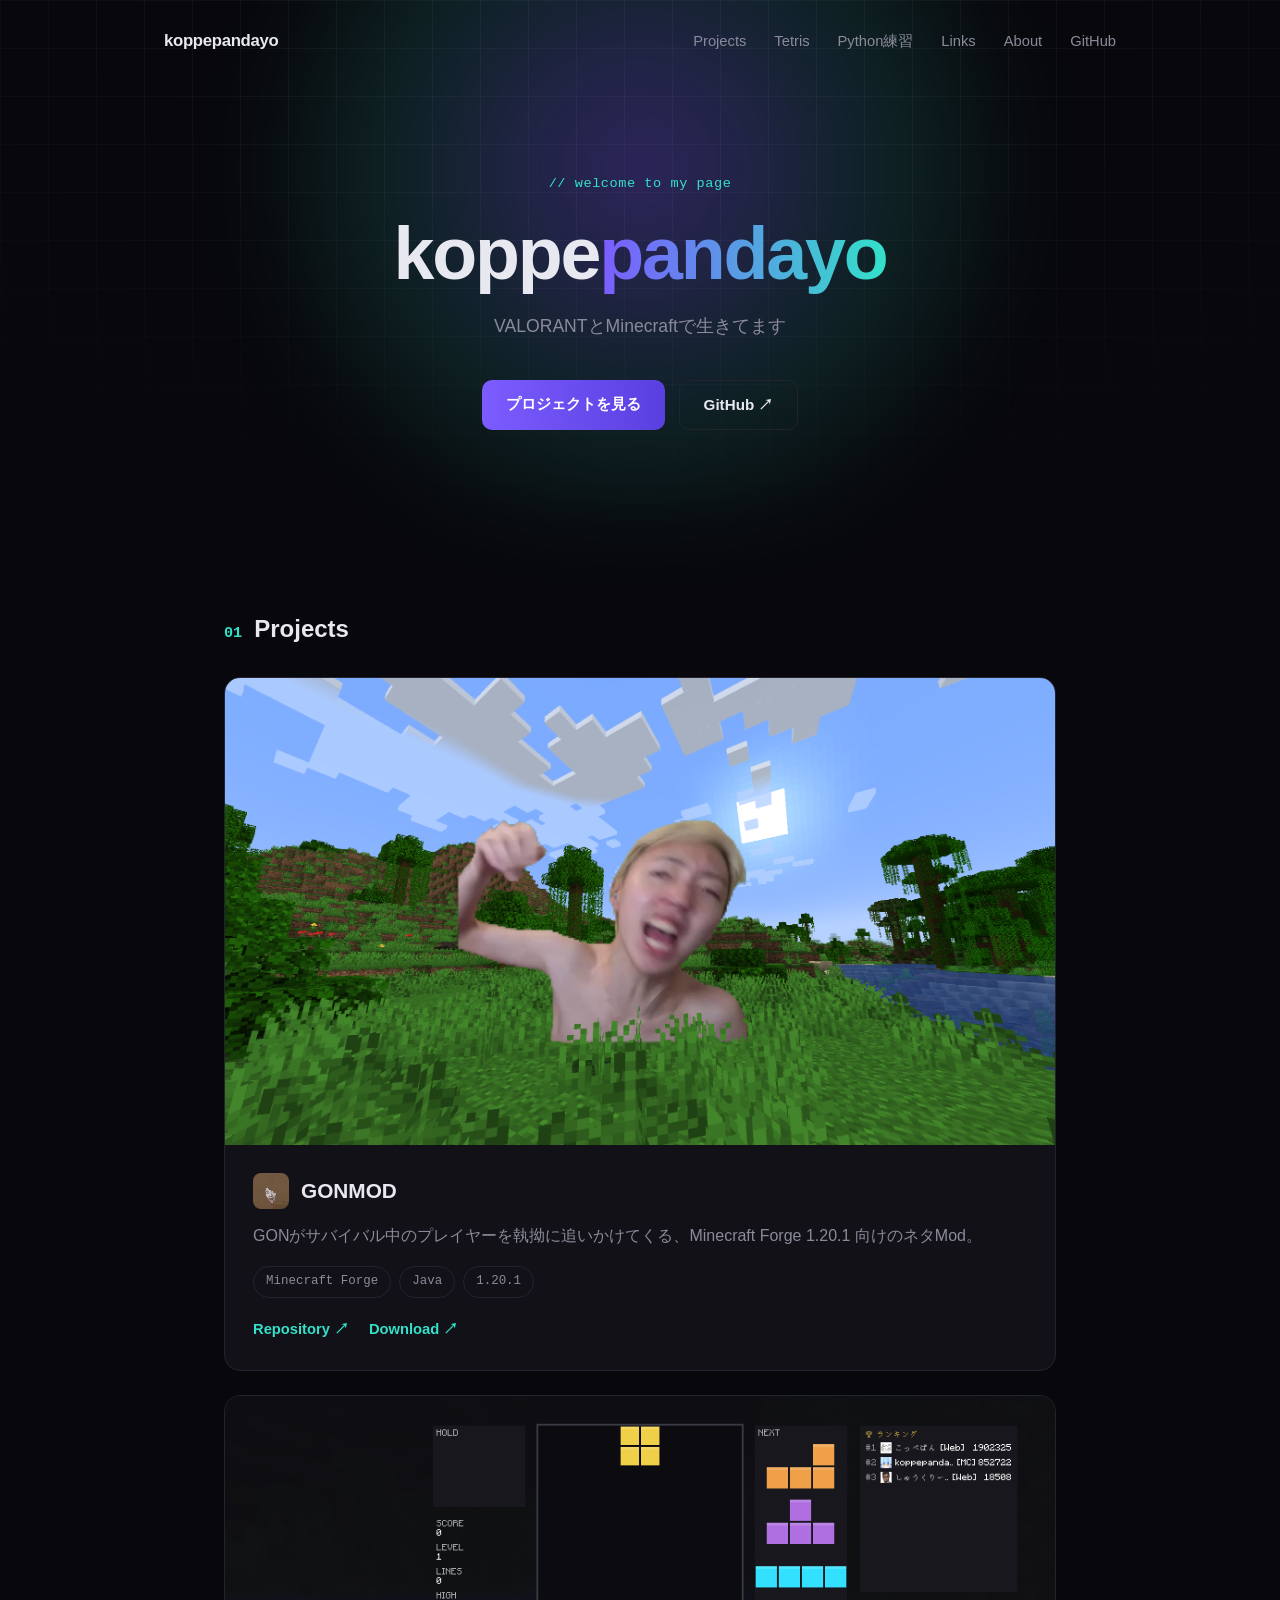
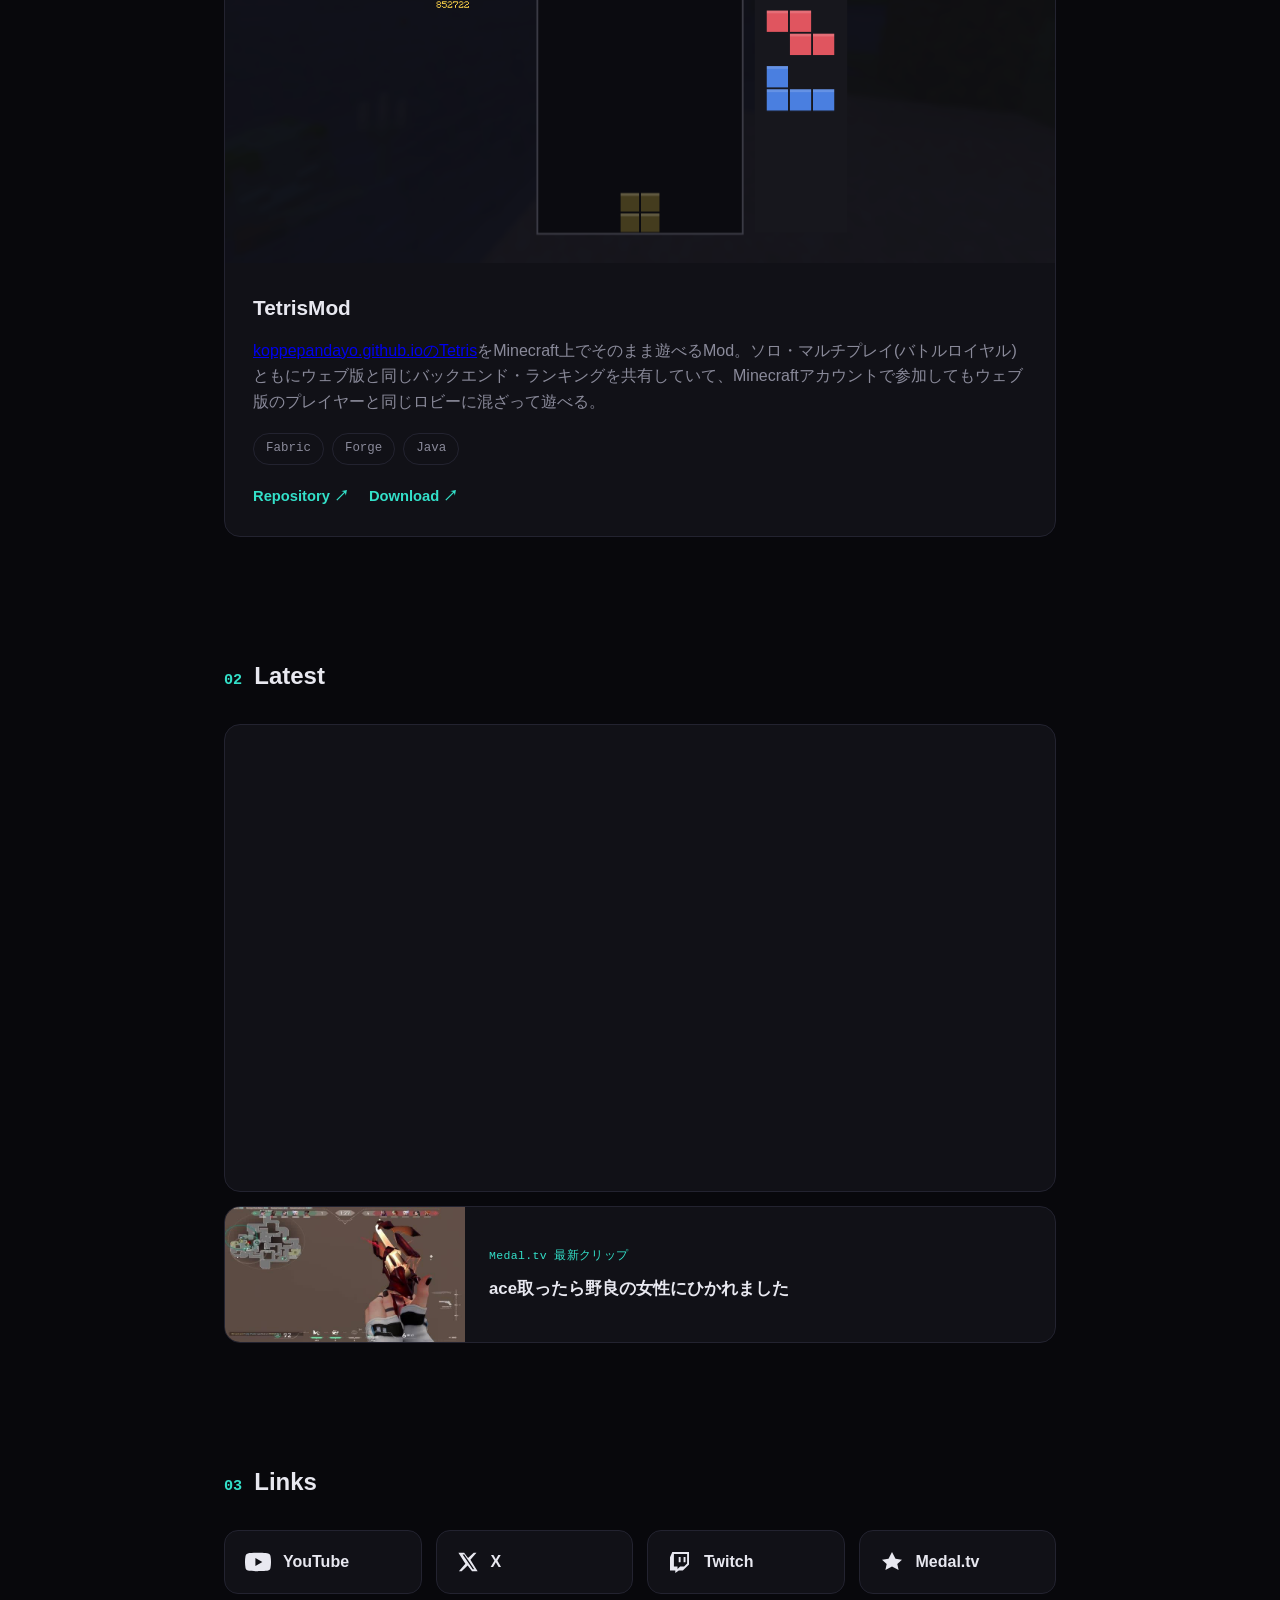
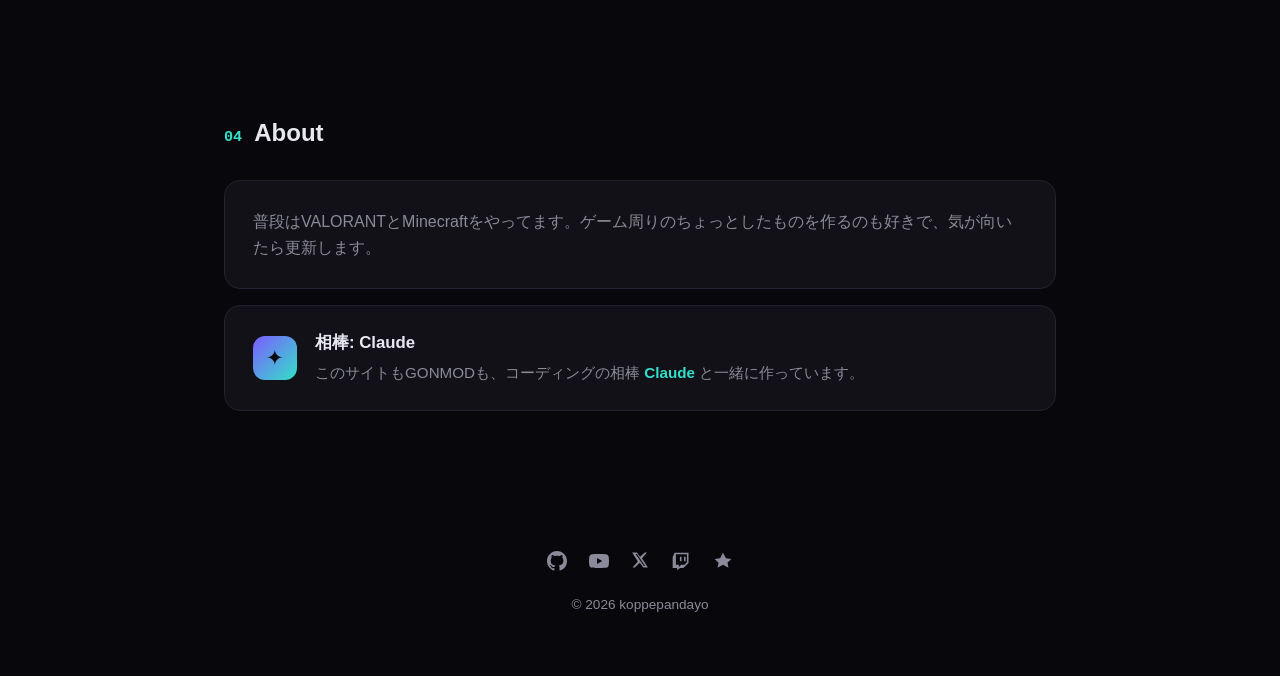
==== index.html @ 77da3848 "Add TetrisMod project card to the homepage Screenshot pulled from the TetrisMod repo's docs/screensh" ====
<!DOCTYPE html>
<html lang="ja">
<head>
<meta charset="UTF-8">
<meta name="viewport" content="width=device-width, initial-scale=1.0">
<title>koppepandayo</title>
<meta name="description" content="koppepandayo — Minecraft ネタMod開発者">
<link rel="icon" href="assets/koppecat.jpg">
<link rel="stylesheet" href="style.css">
</head>
<body>

<div class="bg-grid"></div>
<div class="bg-glow"></div>

<header class="hero">
  <nav class="nav">
    <span class="nav-logo">koppepandayo</span>
    <div class="nav-links">
      <a href="#projects">Projects</a>
      <a href="tetris.html">Tetris</a>
      <a href="python-practice.html">Python練習</a>
      <a href="#links">Links</a>
      <a href="#about">About</a>
      <a href="https://github.com/koppepandayo" target="_blank" rel="noopener">GitHub</a>
    </div>
  </nav>

  <div class="hero-content">
    <p class="hero-eyebrow">// welcome to my page</p>
    <h1 class="hero-title">koppe<span class="accent">pandayo</span></h1>
    <p class="hero-subtitle">VALORANTとMinecraftで生きてます</p>
    <div class="hero-cta">
      <a class="btn btn-primary" href="#projects">プロジェクトを見る</a>
      <a class="btn btn-ghost" href="https://github.com/koppepandayo" target="_blank" rel="noopener">GitHub ↗</a>
    </div>
  </div>
</header>

<main>
  <section id="projects" class="section">
    <h2 class="section-title"><span class="section-num">01</span> Projects</h2>

    <div class="card project-card">
      <div class="project-image">
        <img src="assets/gonmod-screenshot.png" alt="GONMOD gameplay screenshot" loading="lazy">
      </div>
      <div class="project-info">
        <div class="project-header">
          <img class="project-icon" src="assets/gonmod-icon.png" alt="GONMOD icon">
          <h3>GONMOD</h3>
        </div>
        <p class="project-desc">
          GONがサバイバル中のプレイヤーを執拗に追いかけてくる、Minecraft Forge 1.20.1 向けのネタMod。
        </p>
        <div class="project-tags">
          <span class="tag">Minecraft Forge</span>
          <span class="tag">Java</span>
          <span class="tag">1.20.1</span>
        </div>
        <div class="project-links">
          <a href="https://github.com/koppepandayo/GONMOD" target="_blank" rel="noopener">Repository ↗</a>
          <a href="https://github.com/koppepandayo/GONMOD/releases/latest" target="_blank" rel="noopener">Download ↗</a>
        </div>
      </div>
    </div>

    <div class="card project-card">
      <div class="project-image">
        <img src="assets/tetrismod-screenshot.png" alt="TetrisMod gameplay screenshot" loading="lazy">
      </div>
      <div class="project-info">
        <div class="project-header">
          <h3>TetrisMod</h3>
        </div>
        <p class="project-desc">
          <a href="tetris.html">koppepandayo.github.ioのTetris</a>をMinecraft上でそのまま遊べるMod。ソロ・マルチプレイ(バトルロイヤル)ともにウェブ版と同じバックエンド・ランキングを共有していて、Minecraftアカウントで参加してもウェブ版のプレイヤーと同じロビーに混ざって遊べる。
        </p>
        <div class="project-tags">
          <span class="tag">Fabric</span>
          <span class="tag">Forge</span>
          <span class="tag">Java</span>
        </div>
        <div class="project-links">
          <a href="https://github.com/koppepandayo/TetrisMod" target="_blank" rel="noopener">Repository ↗</a>
          <a href="https://github.com/koppepandayo/TetrisMod/releases/latest" target="_blank" rel="noopener">Download ↗</a>
        </div>
      </div>
    </div>
  </section>

  <section id="latest" class="section">
    <h2 class="section-title"><span class="section-num">02</span> Latest</h2>

    <div class="latest-video card">
      <div class="latest-video-frame">
        <iframe
          src="https://www.youtube.com/embed/videoseries?list=UUlOQXFSjRMjLv9eOfkjfYXg"
          title="Latest YouTube upload"
          loading="lazy"
          allow="accelerometer; autoplay; clipboard-write; encrypted-media; gyroscope; picture-in-picture"
          allowfullscreen>
        </iframe>
      </div>
    </div>

    <a class="card medal-card" href="https://medal.tv/games/valorant/clips/n8EiGjyioGbcn6lGg" target="_blank" rel="noopener">
      <img src="assets/medal-latest.jpg" alt="Latest Medal.tv clip thumbnail" loading="lazy">
      <div class="medal-card-info">
        <span class="medal-badge">Medal.tv 最新クリップ</span>
        <p>ace取ったら野良の女性にひかれました</p>
      </div>
    </a>

    <div class="card rank-card" id="rank-card">
      <div class="rank-badge" id="rank-badge">
        <img id="rank-badge-img" alt="" hidden>
        <span id="rank-badge-fallback">?</span>
      </div>
      <div class="rank-info">
        <span class="rank-label">VALORANT 現在のランク</span>
        <p class="rank-tier" id="rank-tier">読み込み中...</p>
        <div class="rank-meta">
          <span id="rank-rr"></span>
          <span id="rank-change"></span>
        </div>
        <p class="rank-peak" id="rank-peak"></p>
      </div>
    </div>
  </section>

  <section id="links" class="section">
    <h2 class="section-title"><span class="section-num">03</span> Links</h2>
    <div class="links-grid">
      <a class="link-card link-youtube" href="https://www.youtube.com/@koppepandayooo" target="_blank" rel="noopener">
        <svg viewBox="0 0 24 24" width="26" height="26" fill="currentColor"><path d="M23.5 6.2a3.02 3.02 0 0 0-2.12-2.14C19.5 3.5 12 3.5 12 3.5s-7.5 0-9.38.56A3.02 3.02 0 0 0 .5 6.2 31.6 31.6 0 0 0 0 12a31.6 31.6 0 0 0 .5 5.8 3.02 3.02 0 0 0 2.12 2.14C4.5 20.5 12 20.5 12 20.5s7.5 0 9.38-.56a3.02 3.02 0 0 0 2.12-2.14A31.6 31.6 0 0 0 24 12a31.6 31.6 0 0 0-.5-5.8ZM9.6 15.6V8.4l6.4 3.6-6.4 3.6Z"/></svg>
        <span>YouTube</span>
      </a>
      <a class="link-card link-x" href="https://x.com/koppepandayooo" target="_blank" rel="noopener">
        <svg viewBox="0 0 24 24" width="22" height="22" fill="currentColor"><path d="M18.24 2h3.03l-6.62 7.56L22.5 22h-6.1l-4.78-6.25L5.1 22H2.06l7.08-8.09L1.5 2h6.26l4.32 5.71L18.24 2Zm-1.06 18.03h1.68L7.9 3.87H6.1l11.08 16.16Z"/></svg>
        <span>X</span>
      </a>
      <a class="link-card link-twitch" href="https://www.twitch.tv/koppepandayooo" target="_blank" rel="noopener">
        <svg viewBox="0 0 24 24" width="24" height="24" fill="currentColor"><path d="M4.3 2 2 7.3v13.2h5.3V23l3.5-2.5h4L21 14.5V2H4.3Zm14.8 11.5-3 3h-4l-2.6 2.6v-2.6H5.9V4h13.2v9.5Z"/><path d="M15.6 6.9h1.9v5.3h-1.9zm-4.9 0h1.9v5.3h-1.9z"/></svg>
        <span>Twitch</span>
      </a>
      <a class="link-card link-medal" href="https://medal.tv/u/koppepandayo?invite=ur-MSxxOUYsNDA4NjM0MDA1" target="_blank" rel="noopener">
        <svg viewBox="0 0 24 24" width="24" height="24" fill="currentColor"><path d="M12 2 8.5 8.7 2 9.7l4.7 4.4L5.4 20 12 16.6 18.6 20l-1.3-5.9L22 9.7l-6.5-1Z"/></svg>
        <span>Medal.tv</span>
      </a>
    </div>
  </section>

  <section id="about" class="section">
    <h2 class="section-title"><span class="section-num">04</span> About</h2>
    <div class="card about-card">
      <p>普段はVALORANTとMinecraftをやってます。ゲーム周りのちょっとしたものを作るのも好きで、気が向いたら更新します。</p>
    </div>
    <a class="card buddy-card" href="https://claude.ai" target="_blank" rel="noopener">
      <div class="buddy-icon">✦</div>
      <div>
        <h3>相棒: Claude</h3>
        <p>このサイトもGONMODも、コーディングの相棒 <span>Claude</span> と一緒に作っています。</p>
      </div>
    </a>
  </section>
</main>

<footer class="footer">
  <div class="footer-links">
    <a href="https://github.com/koppepandayo" target="_blank" rel="noopener" aria-label="GitHub">
      <svg viewBox="0 0 16 16" width="20" height="20" fill="currentColor">
        <path d="M8 0C3.58 0 0 3.58 0 8c0 3.54 2.29 6.53 5.47 7.59.4.07.55-.17.55-.38
        0-.19-.01-.82-.01-1.49-2.01.37-2.53-.49-2.69-.94-.09-.23-.48-.94-.82-1.13
        -.28-.15-.68-.52-.01-.53.63-.01 1.08.58 1.23.82.72 1.21 1.87.87 2.33.66.07-.52.28-.87.51-1.07
        -1.78-.2-3.64-.89-3.64-3.95 0-.87.31-1.59.82-2.15-.08-.2-.36-1.02.08-2.12
        0 0 .67-.21 2.2.82.64-.18 1.32-.27 2-.27.68 0 1.36.09 2 .27
        1.53-1.04 2.2-.82 2.2-.82.44 1.1.16 1.92.08 2.12.51.56.82 1.27.82 2.15
        0 3.07-1.87 3.75-3.65 3.95.29.25.54.73.54 1.48
        0 1.07-.01 1.93-.01 2.2 0 .21.15.46.55.38A8.01 8.01 0 0016 8c0-4.42-3.58-8-8-8z"/>
      </svg>
    </a>
    <a href="https://www.youtube.com/@koppepandayooo" target="_blank" rel="noopener" aria-label="YouTube">
      <svg viewBox="0 0 24 24" width="20" height="20" fill="currentColor"><path d="M23.5 6.2a3.02 3.02 0 0 0-2.12-2.14C19.5 3.5 12 3.5 12 3.5s-7.5 0-9.38.56A3.02 3.02 0 0 0 .5 6.2 31.6 31.6 0 0 0 0 12a31.6 31.6 0 0 0 .5 5.8 3.02 3.02 0 0 0 2.12 2.14C4.5 20.5 12 20.5 12 20.5s7.5 0 9.38-.56a3.02 3.02 0 0 0 2.12-2.14A31.6 31.6 0 0 0 24 12a31.6 31.6 0 0 0-.5-5.8ZM9.6 15.6V8.4l6.4 3.6-6.4 3.6Z"/></svg>
    </a>
    <a href="https://x.com/koppepandayooo" target="_blank" rel="noopener" aria-label="X">
      <svg viewBox="0 0 24 24" width="18" height="18" fill="currentColor"><path d="M18.24 2h3.03l-6.62 7.56L22.5 22h-6.1l-4.78-6.25L5.1 22H2.06l7.08-8.09L1.5 2h6.26l4.32 5.71L18.24 2Zm-1.06 18.03h1.68L7.9 3.87H6.1l11.08 16.16Z"/></svg>
    </a>
    <a href="https://www.twitch.tv/koppepandayooo" target="_blank" rel="noopener" aria-label="Twitch">
      <svg viewBox="0 0 24 24" width="20" height="20" fill="currentColor"><path d="M4.3 2 2 7.3v13.2h5.3V23l3.5-2.5h4L21 14.5V2H4.3Zm14.8 11.5-3 3h-4l-2.6 2.6v-2.6H5.9V4h13.2v9.5Z"/><path d="M15.6 6.9h1.9v5.3h-1.9zm-4.9 0h1.9v5.3h-1.9z"/></svg>
    </a>
    <a href="https://medal.tv/u/koppepandayo?invite=ur-MSxxOUYsNDA4NjM0MDA1" target="_blank" rel="noopener" aria-label="Medal.tv">
      <svg viewBox="0 0 24 24" width="20" height="20" fill="currentColor"><path d="M12 2 8.5 8.7 2 9.7l4.7 4.4L5.4 20 12 16.6 18.6 20l-1.3-5.9L22 9.7l-6.5-1Z"/></svg>
    </a>
  </div>
  <p>&copy; 2026 koppepandayo</p>
</footer>

<script>
(async function () {
  const tierColors = {
    Iron: "#5c5c5c", Bronze: "#8a5a3b", Silver: "#a8b0b8", Gold: "#d8b13c",
    Platinum: "#3fa9a0", Diamond: "#b06fe0", Ascendant: "#33e07a",
    Immortal: "#c23a5e", Radiant: "#f0e28a",
  };
  const el = {
    card: document.getElementById("rank-card"),
    badge: document.getElementById("rank-badge"),
    badgeImg: document.getElementById("rank-badge-img"),
    badgeFallback: document.getElementById("rank-badge-fallback"),
    tier: document.getElementById("rank-tier"),
    rr: document.getElementById("rank-rr"),
    change: document.getElementById("rank-change"),
    peak: document.getElementById("rank-peak"),
  };
  try {
    const res = await fetch("https://aged-violet-90ef.koppepandayo07.workers.dev/");
    if (!res.ok) throw new Error("bad response");
    const data = await res.json();

    const rankName = (data.tier.match(/^[A-Za-z]+/) || [""])[0];
    const rankNum = (data.tier.match(/\d+$/) || [""])[0];
    const color = data.tierColor || tierColors[rankName] || "var(--accent2)";

    el.badge.style.background = color;
    if (data.tierIconUrl) {
      el.badgeImg.src = data.tierIconUrl;
      el.badgeImg.onload = () => {
        el.badgeImg.hidden = false;
        el.badgeFallback.hidden = true;
      };
      el.badgeImg.onerror = () => {
        el.badgeFallback.textContent = rankNum;
      };
    } else {
      el.badgeFallback.textContent = rankNum;
    }
    el.tier.textContent = data.tier;
    el.rr.textContent = data.rr + " RR";

    if (typeof data.lastChange === "number") {
      const sign = data.lastChange > 0 ? "+" : "";
      el.change.textContent = `直近 ${sign}${data.lastChange}`;
      el.change.style.color = data.lastChange > 0 ? "#33e07a" : data.lastChange < 0 ? "#e05c5c" : "var(--text-dim)";
    }

    el.peak.textContent = `歴代最高: ${data.peakTier}`;
  } catch (e) {
    el.card.style.display = "none";
  }
})();
</script>

</body>
</html>
---- style.css ----
:root {
  --bg: #08080c;
  --bg-card: #111117;
  --border: #232330;
  --text: #e8e8f0;
  --text-dim: #8a8a9a;
  --accent: #7c5cff;
  --accent2: #33e0c9;
  --font: -apple-system, BlinkMacSystemFont, "Segoe UI", "Hiragino Kaku Gothic ProN",
    "Hiragino Sans", Meiryo, sans-serif;
}

* { box-sizing: border-box; margin: 0; padding: 0; }

.hidden { display: none !important; }

html { scroll-behavior: smooth; }

body {
  background: var(--bg);
  color: var(--text);
  font-family: var(--font);
  line-height: 1.6;
  overflow-x: hidden;
}

.bg-grid {
  position: fixed;
  inset: 0;
  z-index: -2;
  background-image:
    linear-gradient(to right, rgba(255,255,255,0.04) 1px, transparent 1px),
    linear-gradient(to bottom, rgba(255,255,255,0.04) 1px, transparent 1px);
  background-size: 48px 48px;
  mask-image: radial-gradient(ellipse 80% 60% at 50% 0%, black 40%, transparent 100%);
}

.bg-glow {
  position: fixed;
  top: -20%;
  left: 50%;
  transform: translateX(-50%);
  width: 900px;
  height: 700px;
  background: radial-gradient(circle, rgba(124,92,255,0.35) 0%, rgba(51,224,201,0.12) 45%, transparent 70%);
  filter: blur(40px);
  z-index: -1;
  pointer-events: none;
}

/* Nav */
.nav {
  display: flex;
  justify-content: space-between;
  align-items: center;
  max-width: 1000px;
  margin: 0 auto;
  padding: 28px 24px;
}

.nav-logo {
  font-weight: 700;
  letter-spacing: -0.02em;
  font-size: 1.05rem;
}

.nav-links {
  display: flex;
  gap: 28px;
}

.nav-links a {
  color: var(--text-dim);
  text-decoration: none;
  font-size: 0.92rem;
  transition: color 0.2s ease;
}

.nav-links a:hover { color: var(--text); }

/* Hero */
.hero-content {
  max-width: 720px;
  margin: 0 auto;
  padding: 90px 24px 120px;
  text-align: center;
}

.hero-eyebrow {
  color: var(--accent2);
  font-family: ui-monospace, SFMono-Regular, Menlo, Consolas, monospace;
  font-size: 0.85rem;
  letter-spacing: 0.04em;
  margin-bottom: 20px;
}

.hero-title {
  font-size: clamp(2.6rem, 7vw, 4.6rem);
  font-weight: 800;
  letter-spacing: -0.03em;
  line-height: 1.05;
}

.hero-title .accent {
  background: linear-gradient(90deg, var(--accent), var(--accent2));
  -webkit-background-clip: text;
  background-clip: text;
  color: transparent;
}

.hero-subtitle {
  margin-top: 20px;
  color: var(--text-dim);
  font-size: 1.1rem;
}

.hero-cta {
  margin-top: 40px;
  display: flex;
  gap: 14px;
  justify-content: center;
  flex-wrap: wrap;
}

.btn {
  padding: 12px 24px;
  border-radius: 10px;
  text-decoration: none;
  font-size: 0.95rem;
  font-weight: 600;
  transition: transform 0.15s ease, opacity 0.15s ease, border-color 0.15s ease;
}

.btn:hover { transform: translateY(-2px); }

.btn-primary {
  background: linear-gradient(90deg, var(--accent), #5a3fe0);
  color: #fff;
}

.btn-primary:hover { opacity: 0.9; }

.btn-ghost {
  background: transparent;
  border: 1px solid var(--border);
  color: var(--text);
  font-family: inherit;
  cursor: pointer;
}

.btn-ghost:hover { border-color: var(--accent); }

/* Sections */
.section {
  max-width: 880px;
  margin: 0 auto;
  padding: 60px 24px;
}

.section-title {
  display: flex;
  align-items: baseline;
  gap: 12px;
  font-size: 1.5rem;
  font-weight: 700;
  margin-bottom: 28px;
}

.section-num {
  font-family: ui-monospace, SFMono-Regular, Menlo, Consolas, monospace;
  color: var(--accent2);
  font-size: 0.95rem;
}

.card {
  background: var(--bg-card);
  border: 1px solid var(--border);
  border-radius: 16px;
  overflow: hidden;
}

/* Project card */
.project-card {
  display: grid;
  grid-template-columns: 1fr;
}

.project-card + .project-card {
  margin-top: 24px;
}

.project-image {
  aspect-ratio: 16 / 9;
  overflow: hidden;
  background: #000;
}

.project-image img {
  width: 100%;
  height: 100%;
  object-fit: cover;
  display: block;
  transition: transform 0.4s ease;
}

.project-card:hover .project-image img {
  transform: scale(1.04);
}

.project-info {
  padding: 28px;
}

.project-header {
  display: flex;
  align-items: center;
  gap: 12px;
  margin-bottom: 14px;
}

.project-icon {
  width: 36px;
  height: 36px;
  border-radius: 8px;
  image-rendering: pixelated;
}

.project-header h3 {
  font-size: 1.3rem;
}

.project-desc {
  color: var(--text-dim);
  margin-bottom: 18px;
}

.project-tags {
  display: flex;
  gap: 8px;
  flex-wrap: wrap;
  margin-bottom: 20px;
}

.tag {
  font-size: 0.78rem;
  padding: 5px 12px;
  border-radius: 999px;
  border: 1px solid var(--border);
  color: var(--text-dim);
  font-family: ui-monospace, SFMono-Regular, Menlo, Consolas, monospace;
}

.project-links {
  display: flex;
  gap: 20px;
}

.project-links a {
  color: var(--accent2);
  text-decoration: none;
  font-size: 0.92rem;
  font-weight: 600;
}

.project-links a:hover { text-decoration: underline; }

.about-card {
  padding: 28px;
  color: var(--text-dim);
  margin-bottom: 16px;
}

/* Latest section */
.latest-video {
  padding: 0;
  margin-bottom: 14px;
}

.latest-video-frame {
  position: relative;
  width: 100%;
  aspect-ratio: 16 / 9;
}

.latest-video-frame iframe {
  position: absolute;
  inset: 0;
  width: 100%;
  height: 100%;
  border: 0;
}

.medal-card {
  display: grid;
  grid-template-columns: 240px 1fr;
  text-decoration: none;
  color: var(--text);
  transition: transform 0.15s ease, border-color 0.15s ease;
}

.medal-card:hover {
  transform: translateY(-3px);
  border-color: var(--accent2);
}

.medal-card img {
  width: 100%;
  height: 100%;
  aspect-ratio: 16 / 9;
  object-fit: cover;
  display: block;
}

.medal-card-info {
  padding: 20px 24px;
  display: flex;
  flex-direction: column;
  justify-content: center;
}

.medal-badge {
  display: inline-block;
  font-size: 0.72rem;
  font-family: ui-monospace, SFMono-Regular, Menlo, Consolas, monospace;
  color: var(--accent2);
  letter-spacing: 0.03em;
  margin-bottom: 10px;
}

.medal-card-info p {
  font-weight: 600;
  font-size: 1.05rem;
}

@media (max-width: 560px) {
  .medal-card {
    grid-template-columns: 1fr;
  }
}

/* Rank card */
.rank-card {
  margin-top: 14px;
  padding: 24px 28px;
  display: flex;
  align-items: center;
  gap: 20px;
}

.rank-badge {
  flex-shrink: 0;
  width: 60px;
  height: 60px;
  border-radius: 14px;
  display: flex;
  align-items: center;
  justify-content: center;
  font-size: 1.3rem;
  font-weight: 800;
  color: #08080c;
}

.rank-badge img {
  width: 44px;
  height: 44px;
  object-fit: contain;
}

.rank-label {
  display: block;
  font-size: 0.72rem;
  font-family: ui-monospace, SFMono-Regular, Menlo, Consolas, monospace;
  color: var(--accent2);
  letter-spacing: 0.03em;
  margin-bottom: 6px;
}

.rank-tier {
  font-size: 1.15rem;
  font-weight: 700;
}

.rank-meta {
  display: flex;
  gap: 14px;
  margin-top: 4px;
  font-size: 0.9rem;
  color: var(--text-dim);
}

.rank-peak {
  margin-top: 6px;
  font-size: 0.85rem;
  color: var(--text-dim);
}

/* Links grid */
.links-grid {
  display: grid;
  grid-template-columns: repeat(auto-fit, minmax(150px, 1fr));
  gap: 14px;
}

.link-card {
  display: flex;
  align-items: center;
  gap: 12px;
  padding: 18px 20px;
  background: var(--bg-card);
  border: 1px solid var(--border);
  border-radius: 14px;
  text-decoration: none;
  color: var(--text);
  font-weight: 600;
  transition: transform 0.15s ease, border-color 0.15s ease, color 0.15s ease;
}

.link-card:hover {
  transform: translateY(-3px);
}

.link-youtube:hover { border-color: #ff0000; color: #ff4d4d; }
.link-x:hover { border-color: #fff; color: #fff; }
.link-twitch:hover { border-color: #9146ff; color: #b98bff; }
.link-medal:hover { border-color: var(--accent2); color: var(--accent2); }

/* Buddy card */
.buddy-card {
  padding: 24px 28px;
  display: flex;
  align-items: center;
  gap: 18px;
  text-decoration: none;
  color: var(--text);
  transition: transform 0.15s ease, border-color 0.15s ease;
}

.buddy-card:hover {
  transform: translateY(-3px);
  border-color: var(--accent2);
}

.buddy-icon {
  flex-shrink: 0;
  width: 44px;
  height: 44px;
  border-radius: 12px;
  display: flex;
  align-items: center;
  justify-content: center;
  font-size: 1.3rem;
  background: linear-gradient(135deg, var(--accent), var(--accent2));
  color: #08080c;
}

.buddy-card h3 {
  font-size: 1.05rem;
  margin-bottom: 4px;
}

.buddy-card p {
  color: var(--text-dim);
  font-size: 0.95rem;
}

.buddy-card p span {
  color: var(--accent2);
  font-weight: 600;
}

/* Footer */
.footer {
  max-width: 880px;
  margin: 40px auto 0;
  padding: 40px 24px 60px;
  display: flex;
  flex-direction: column;
  align-items: center;
  gap: 16px;
  color: var(--text-dim);
}

.footer-links {
  display: flex;
  gap: 22px;
}

.footer a {
  color: var(--text-dim);
  transition: color 0.2s ease;
}

.footer a:hover { color: var(--accent2); }

.footer p {
  font-size: 0.85rem;
}
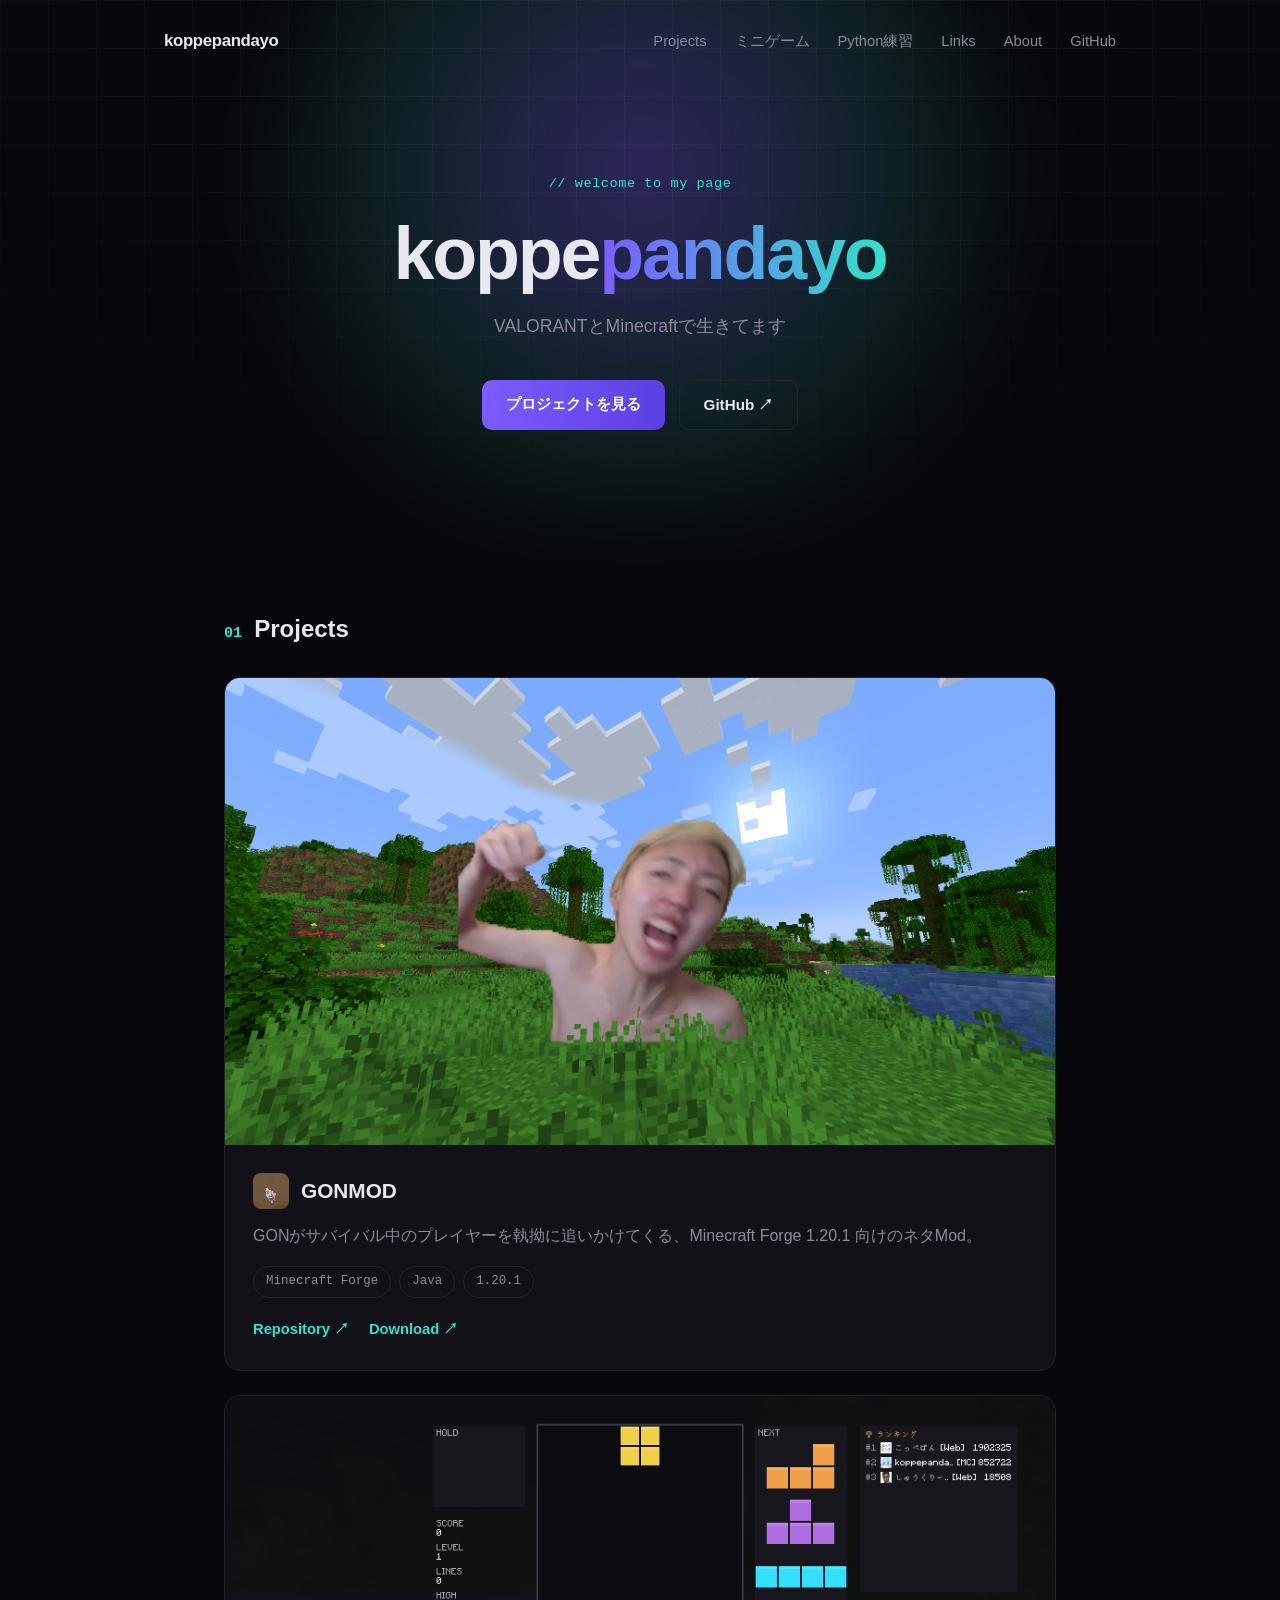
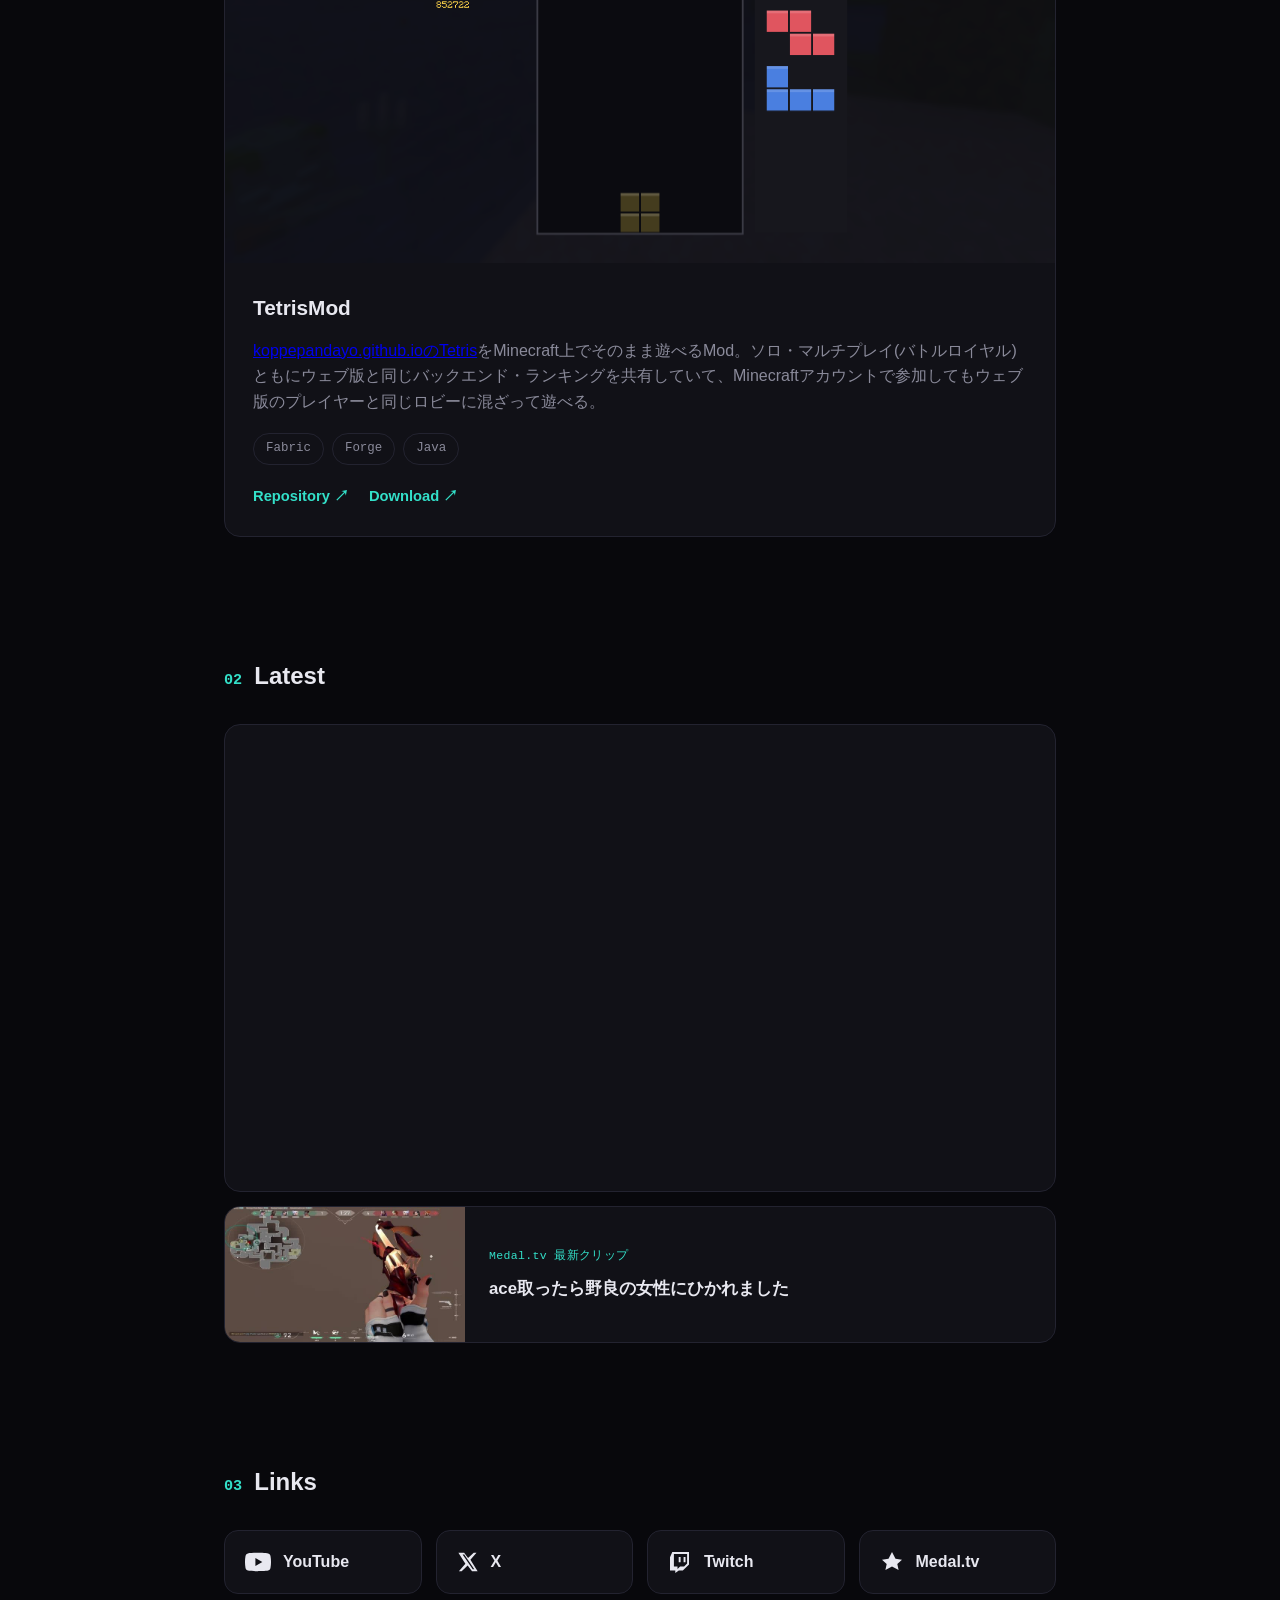
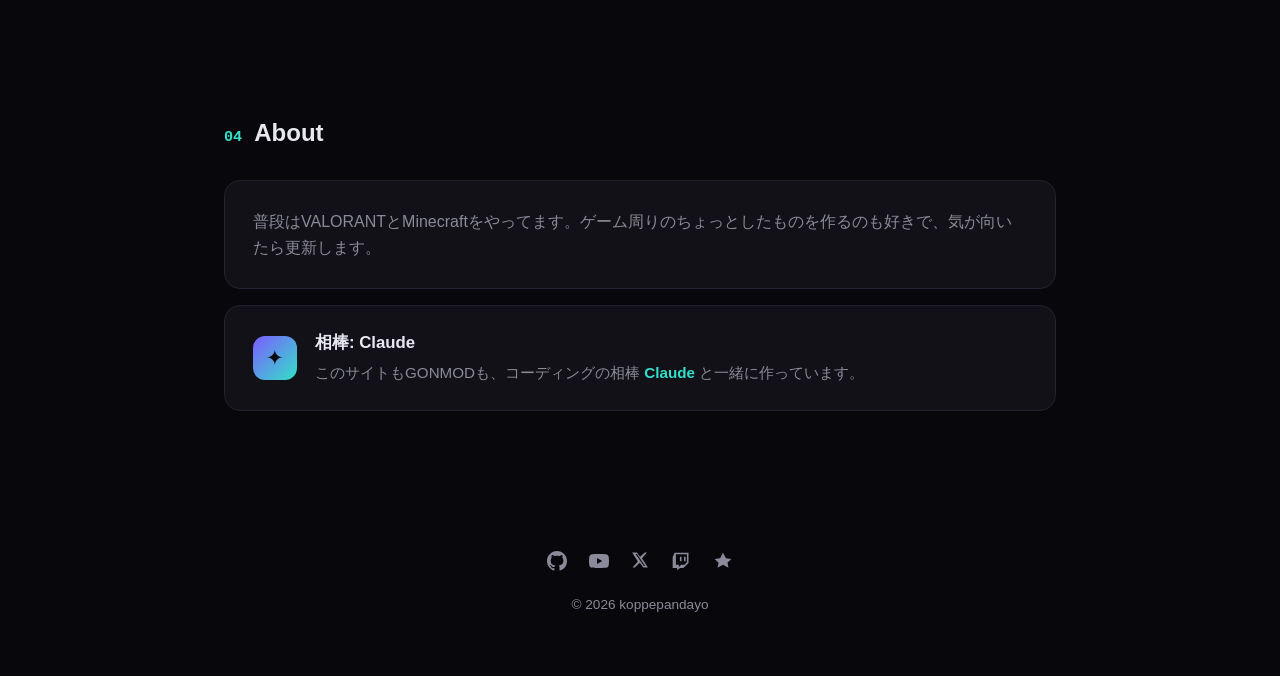
==== commit 525652c3: "Add Color Chain solo game and mini game hub" ====
--- a/index.html
+++ b/index.html
@@ -18,7 +18,7 @@
     <span class="nav-logo">koppepandayo</span>
     <div class="nav-links">
       <a href="#projects">Projects</a>
-      <a href="tetris.html">Tetris</a>
+      <a href="games.html">ミニゲーム</a>
       <a href="python-practice.html">Python練習</a>
       <a href="#links">Links</a>
       <a href="#about">About</a>
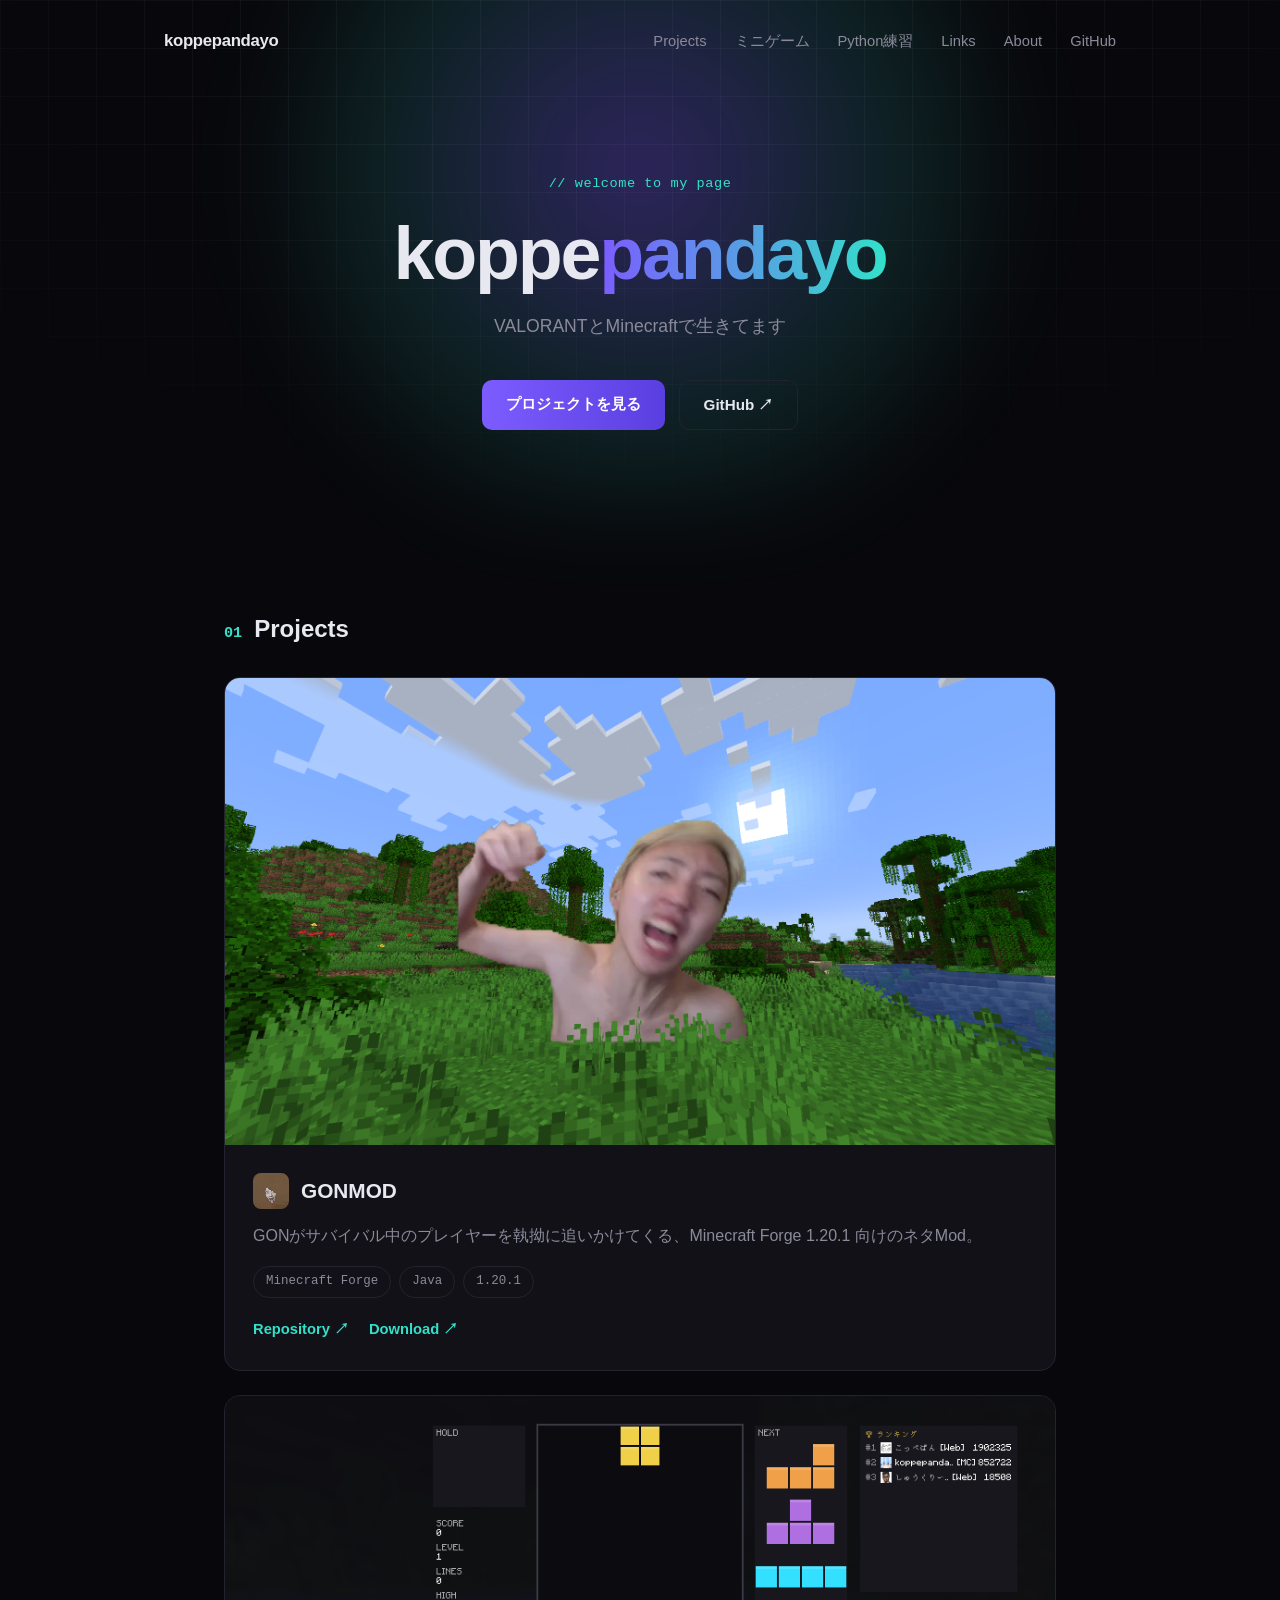
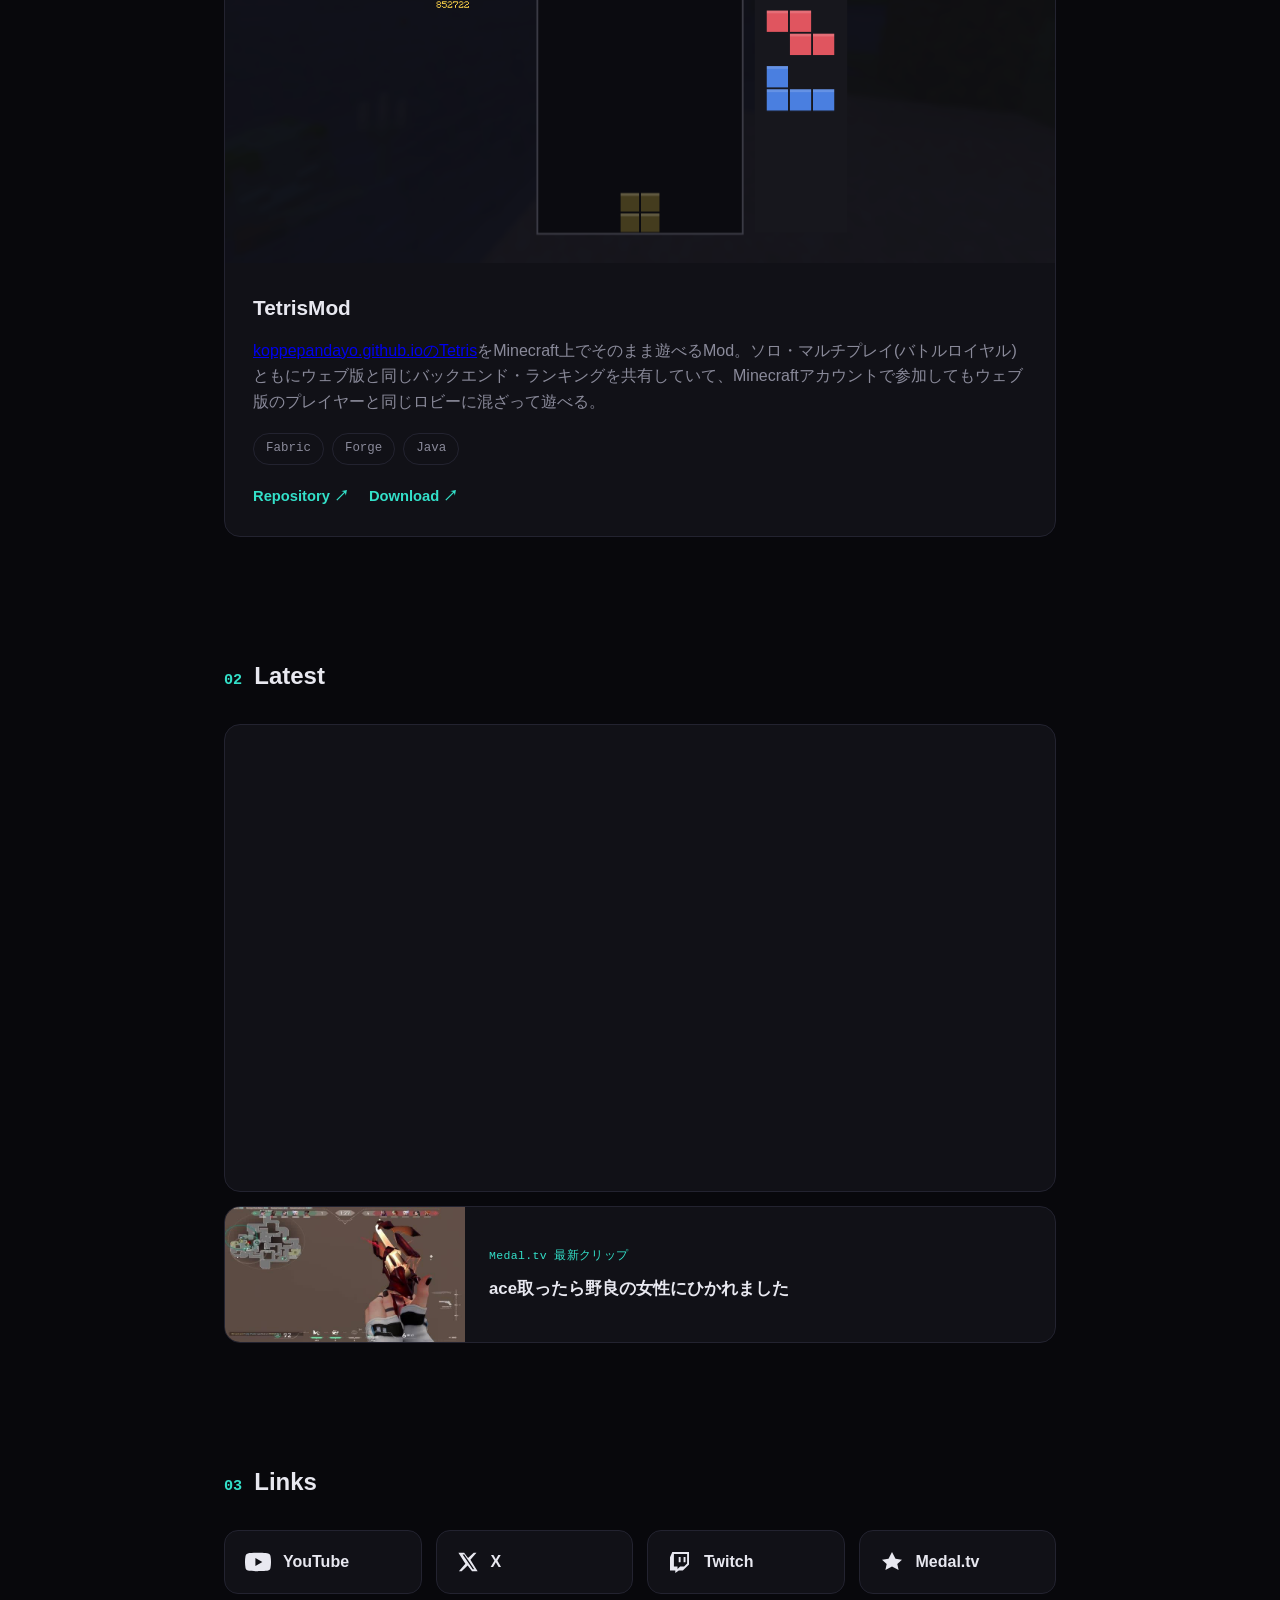
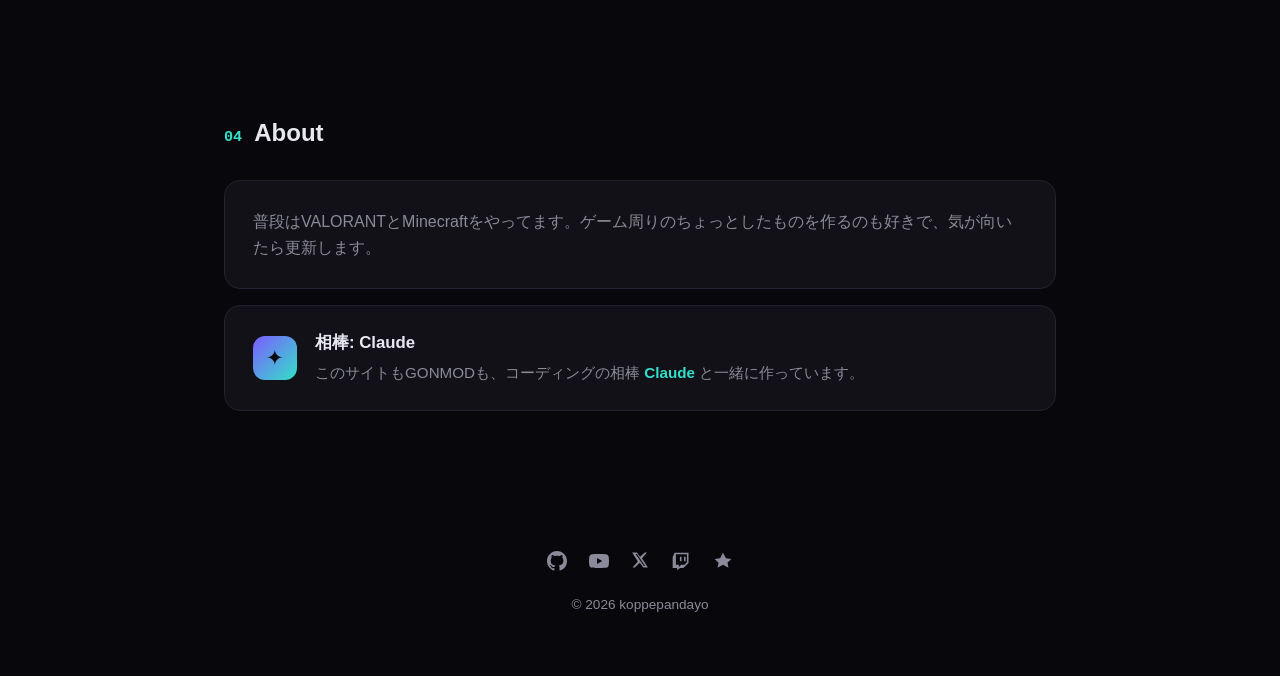
==== commit 911f937a: "Remove VALORANT rank display from the homepage Drops the rank-card widget, its fetch script, and the" ====
--- a/index.html
+++ b/index.html
@@ -111,22 +111,6 @@
         <p>ace取ったら野良の女性にひかれました</p>
       </div>
     </a>
-
-    <div class="card rank-card" id="rank-card">
-      <div class="rank-badge" id="rank-badge">
-        <img id="rank-badge-img" alt="" hidden>
-        <span id="rank-badge-fallback">?</span>
-      </div>
-      <div class="rank-info">
-        <span class="rank-label">VALORANT 現在のランク</span>
-        <p class="rank-tier" id="rank-tier">読み込み中...</p>
-        <div class="rank-meta">
-          <span id="rank-rr"></span>
-          <span id="rank-change"></span>
-        </div>
-        <p class="rank-peak" id="rank-peak"></p>
-      </div>
-    </div>
   </section>
 
   <section id="links" class="section">
@@ -196,60 +180,5 @@
   <p>&copy; 2026 koppepandayo</p>
 </footer>
 
-<script>
-(async function () {
-  const tierColors = {
-    Iron: "#5c5c5c", Bronze: "#8a5a3b", Silver: "#a8b0b8", Gold: "#d8b13c",
-    Platinum: "#3fa9a0", Diamond: "#b06fe0", Ascendant: "#33e07a",
-    Immortal: "#c23a5e", Radiant: "#f0e28a",
-  };
-  const el = {
-    card: document.getElementById("rank-card"),
-    badge: document.getElementById("rank-badge"),
-    badgeImg: document.getElementById("rank-badge-img"),
-    badgeFallback: document.getElementById("rank-badge-fallback"),
-    tier: document.getElementById("rank-tier"),
-    rr: document.getElementById("rank-rr"),
-    change: document.getElementById("rank-change"),
-    peak: document.getElementById("rank-peak"),
-  };
-  try {
-    const res = await fetch("https://aged-violet-90ef.koppepandayo07.workers.dev/");
-    if (!res.ok) throw new Error("bad response");
-    const data = await res.json();
-
-    const rankName = (data.tier.match(/^[A-Za-z]+/) || [""])[0];
-    const rankNum = (data.tier.match(/\d+$/) || [""])[0];
-    const color = data.tierColor || tierColors[rankName] || "var(--accent2)";
-
-    el.badge.style.background = color;
-    if (data.tierIconUrl) {
-      el.badgeImg.src = data.tierIconUrl;
-      el.badgeImg.onload = () => {
-        el.badgeImg.hidden = false;
-        el.badgeFallback.hidden = true;
-      };
-      el.badgeImg.onerror = () => {
-        el.badgeFallback.textContent = rankNum;
-      };
-    } else {
-      el.badgeFallback.textContent = rankNum;
-    }
-    el.tier.textContent = data.tier;
-    el.rr.textContent = data.rr + " RR";
-
-    if (typeof data.lastChange === "number") {
-      const sign = data.lastChange > 0 ? "+" : "";
-      el.change.textContent = `直近 ${sign}${data.lastChange}`;
-      el.change.style.color = data.lastChange > 0 ? "#33e07a" : data.lastChange < 0 ? "#e05c5c" : "var(--text-dim)";
-    }
-
-    el.peak.textContent = `歴代最高: ${data.peakTier}`;
-  } catch (e) {
-    el.card.style.display = "none";
-  }
-})();
-</script>
-
 </body>
 </html>
--- a/style.css
+++ b/style.css
@@ -338,62 +338,6 @@
   }
 }
 
-/* Rank card */
-.rank-card {
-  margin-top: 14px;
-  padding: 24px 28px;
-  display: flex;
-  align-items: center;
-  gap: 20px;
-}
-
-.rank-badge {
-  flex-shrink: 0;
-  width: 60px;
-  height: 60px;
-  border-radius: 14px;
-  display: flex;
-  align-items: center;
-  justify-content: center;
-  font-size: 1.3rem;
-  font-weight: 800;
-  color: #08080c;
-}
-
-.rank-badge img {
-  width: 44px;
-  height: 44px;
-  object-fit: contain;
-}
-
-.rank-label {
-  display: block;
-  font-size: 0.72rem;
-  font-family: ui-monospace, SFMono-Regular, Menlo, Consolas, monospace;
-  color: var(--accent2);
-  letter-spacing: 0.03em;
-  margin-bottom: 6px;
-}
-
-.rank-tier {
-  font-size: 1.15rem;
-  font-weight: 700;
-}
-
-.rank-meta {
-  display: flex;
-  gap: 14px;
-  margin-top: 4px;
-  font-size: 0.9rem;
-  color: var(--text-dim);
-}
-
-.rank-peak {
-  margin-top: 6px;
-  font-size: 0.85rem;
-  color: var(--text-dim);
-}
-
 /* Links grid */
 .links-grid {
   display: grid;
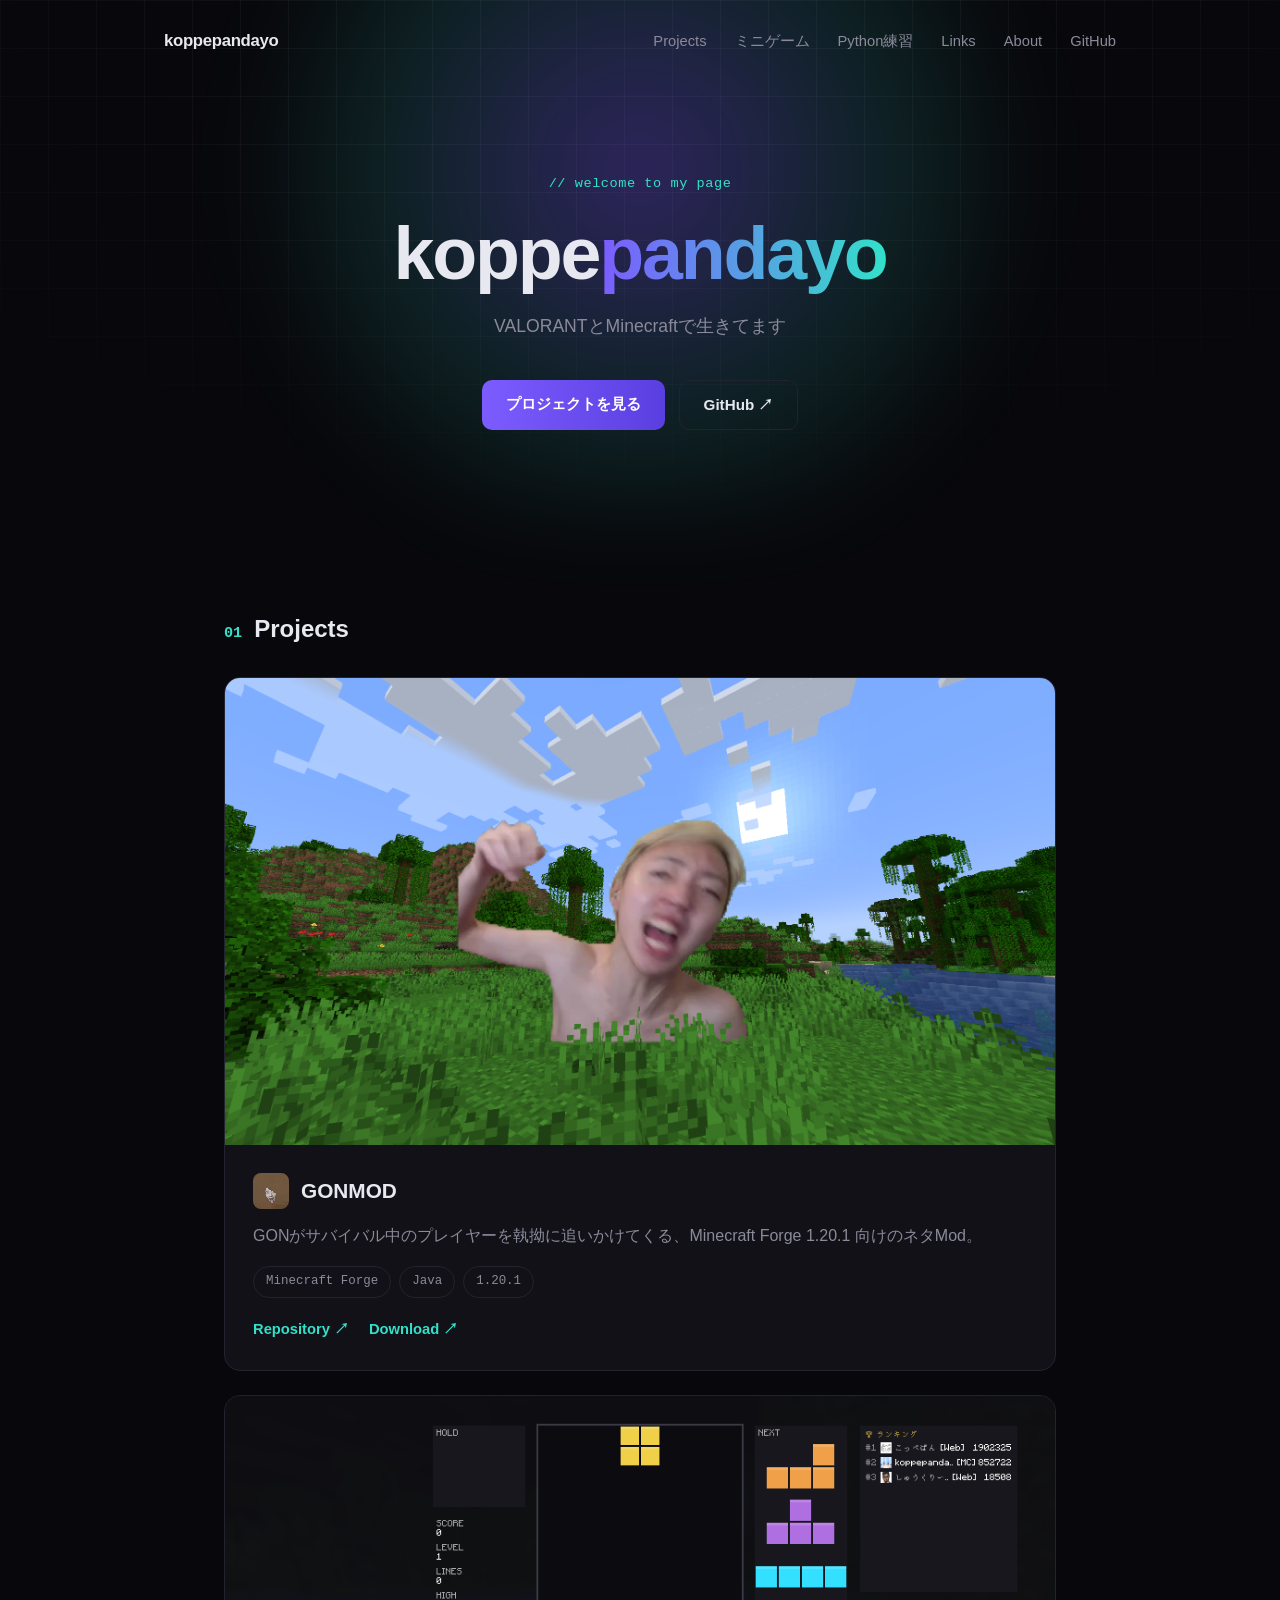
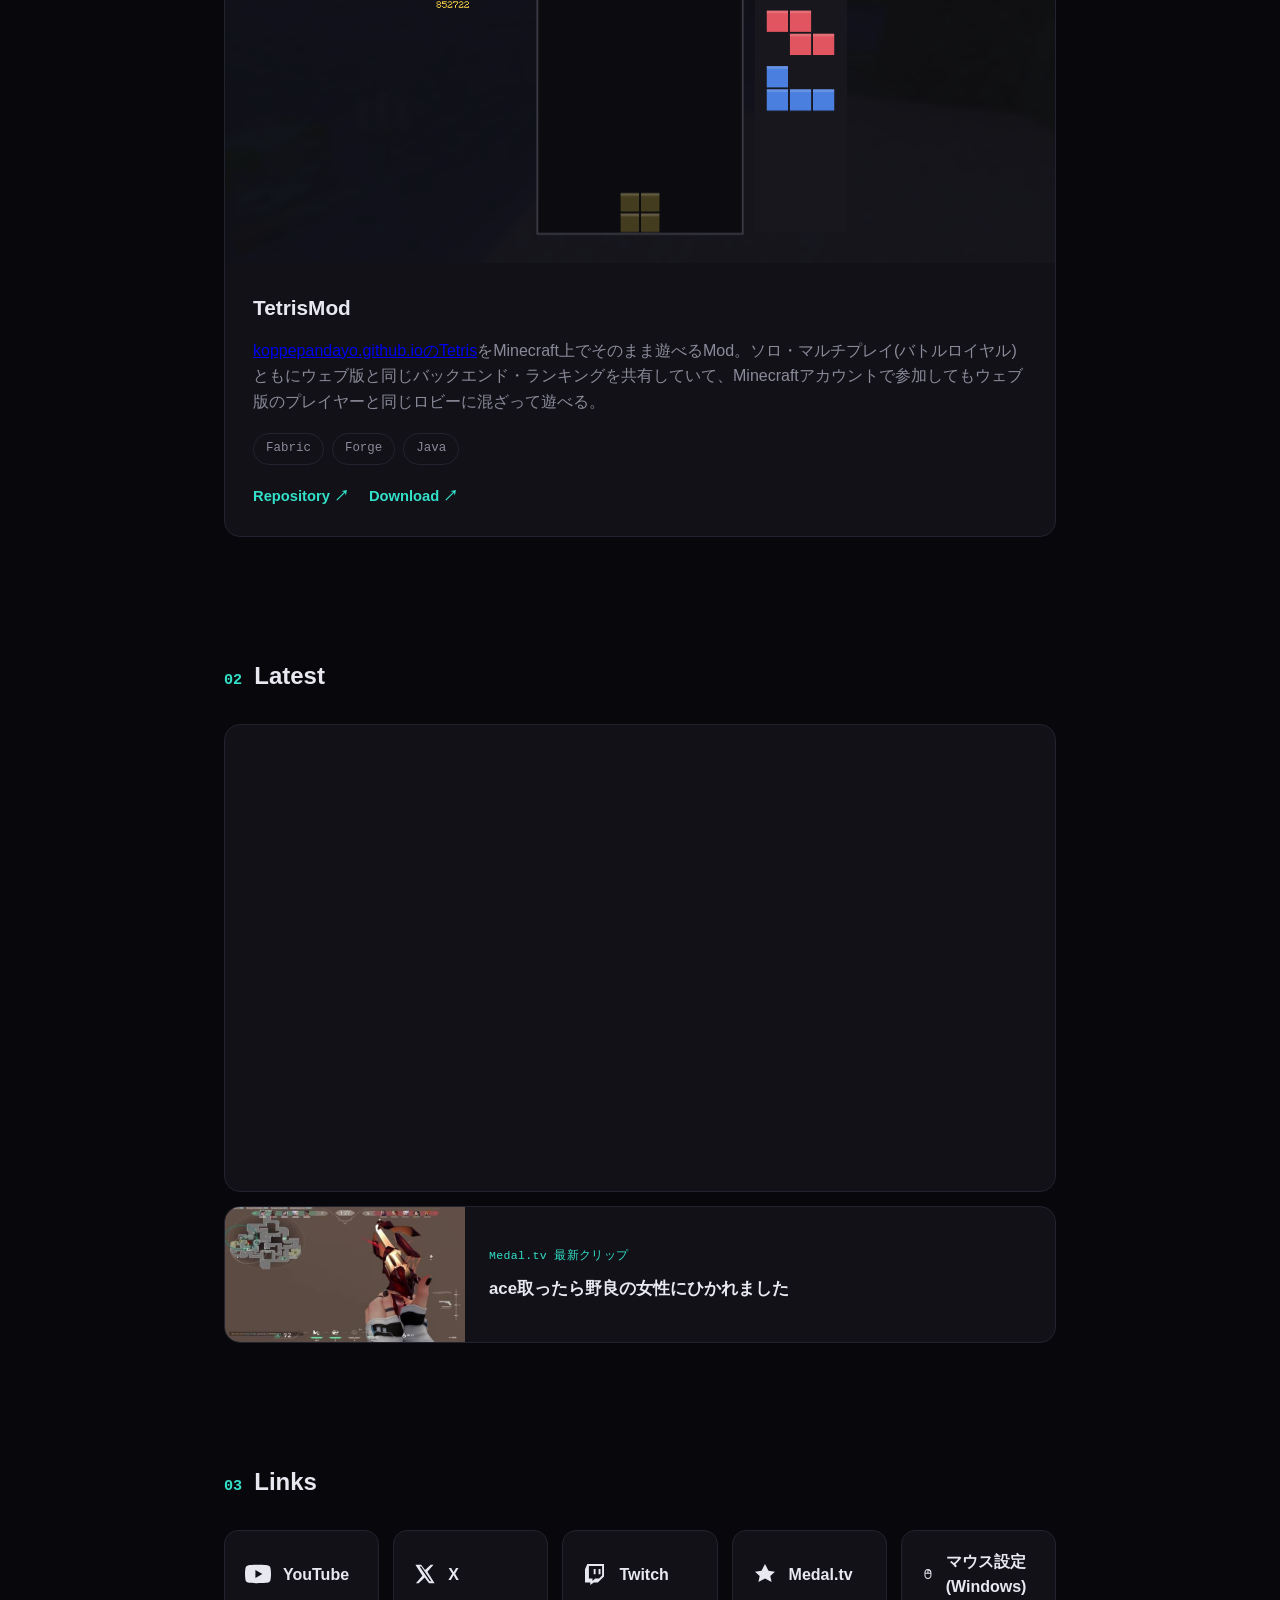
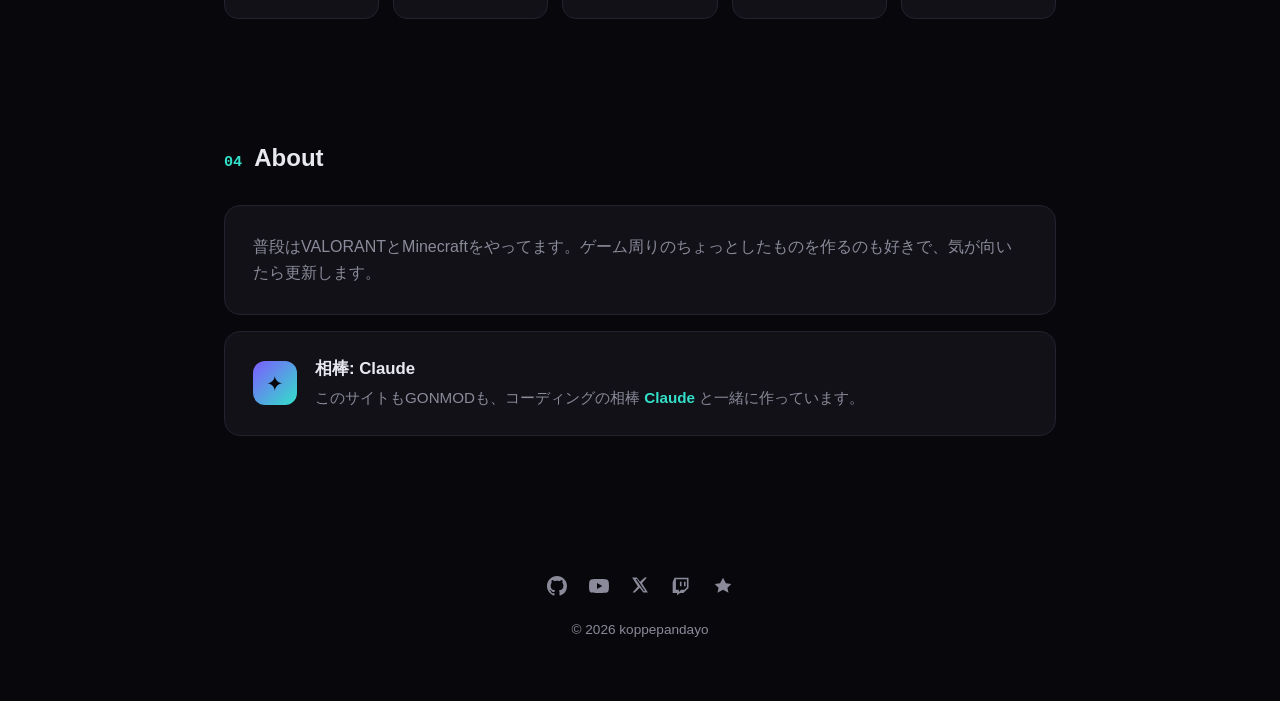
==== commit d91e79f3: "Add a Links card that opens Windows mouse/touchpad settings Uses the ms-settings:mousetouchpad URI s" ====
--- a/index.html
+++ b/index.html
@@ -6,7 +6,7 @@
 <title>koppepandayo</title>
 <meta name="description" content="koppepandayo — Minecraft ネタMod開発者">
 <link rel="icon" href="assets/koppecat.jpg">
-<link rel="stylesheet" href="style.css">
+<link rel="stylesheet" href="assets/css/style.css">
 </head>
 <body>
 
@@ -132,6 +132,10 @@
         <svg viewBox="0 0 24 24" width="24" height="24" fill="currentColor"><path d="M12 2 8.5 8.7 2 9.7l4.7 4.4L5.4 20 12 16.6 18.6 20l-1.3-5.9L22 9.7l-6.5-1Z"/></svg>
         <span>Medal.tv</span>
       </a>
+      <a class="link-card link-mouse" href="ms-settings:mousetouchpad">
+        <svg viewBox="0 0 24 24" width="22" height="22" fill="currentColor"><path d="M12 2C8.13 2 5 5.13 5 9v6c0 3.87 3.13 7 7 7s7-3.13 7-7V9c0-3.87-3.13-7-7-7Zm1 3.06A5.02 5.02 0 0 1 17 9v.5h-4V5.06ZM7 9a5.02 5.02 0 0 1 4-4.94V9.5H7V9Zm5 11c-2.76 0-5-2.24-5-5v-3.5h10V15c0 2.76-2.24 5-5 5Z"/></svg>
+        <span>マウス設定 (Windows)</span>
+      </a>
     </div>
   </section>
 
--- a/assets/css/style.css
+++ b/assets/css/style.css
@@ -0,0 +1,442 @@
+:root {
+  --bg: #08080c;
+  --bg-card: #111117;
+  --border: #232330;
+  --text: #e8e8f0;
+  --text-dim: #8a8a9a;
+  --accent: #7c5cff;
+  --accent2: #33e0c9;
+  --font: -apple-system, BlinkMacSystemFont, "Segoe UI", "Hiragino Kaku Gothic ProN",
+    "Hiragino Sans", Meiryo, sans-serif;
+}
+
+* { box-sizing: border-box; margin: 0; padding: 0; }
+
+.hidden { display: none !important; }
+
+html { scroll-behavior: smooth; }
+
+body {
+  background: var(--bg);
+  color: var(--text);
+  font-family: var(--font);
+  line-height: 1.6;
+  overflow-x: hidden;
+}
+
+.bg-grid {
+  position: fixed;
+  inset: 0;
+  z-index: -2;
+  background-image:
+    linear-gradient(to right, rgba(255,255,255,0.04) 1px, transparent 1px),
+    linear-gradient(to bottom, rgba(255,255,255,0.04) 1px, transparent 1px);
+  background-size: 48px 48px;
+  mask-image: radial-gradient(ellipse 80% 60% at 50% 0%, black 40%, transparent 100%);
+}
+
+.bg-glow {
+  position: fixed;
+  top: -20%;
+  left: 50%;
+  transform: translateX(-50%);
+  width: 900px;
+  height: 700px;
+  background: radial-gradient(circle, rgba(124,92,255,0.35) 0%, rgba(51,224,201,0.12) 45%, transparent 70%);
+  filter: blur(40px);
+  z-index: -1;
+  pointer-events: none;
+}
+
+/* Nav */
+.nav {
+  display: flex;
+  justify-content: space-between;
+  align-items: center;
+  max-width: 1000px;
+  margin: 0 auto;
+  padding: 28px 24px;
+}
+
+.nav-logo {
+  font-weight: 700;
+  letter-spacing: -0.02em;
+  font-size: 1.05rem;
+}
+
+.nav-links {
+  display: flex;
+  gap: 28px;
+}
+
+.nav-links a {
+  color: var(--text-dim);
+  text-decoration: none;
+  font-size: 0.92rem;
+  transition: color 0.2s ease;
+}
+
+.nav-links a:hover { color: var(--text); }
+
+/* Hero */
+.hero-content {
+  max-width: 720px;
+  margin: 0 auto;
+  padding: 90px 24px 120px;
+  text-align: center;
+}
+
+.hero-eyebrow {
+  color: var(--accent2);
+  font-family: ui-monospace, SFMono-Regular, Menlo, Consolas, monospace;
+  font-size: 0.85rem;
+  letter-spacing: 0.04em;
+  margin-bottom: 20px;
+}
+
+.hero-title {
+  font-size: clamp(2.6rem, 7vw, 4.6rem);
+  font-weight: 800;
+  letter-spacing: -0.03em;
+  line-height: 1.05;
+}
+
+.hero-title .accent {
+  background: linear-gradient(90deg, var(--accent), var(--accent2));
+  -webkit-background-clip: text;
+  background-clip: text;
+  color: transparent;
+}
+
+.hero-subtitle {
+  margin-top: 20px;
+  color: var(--text-dim);
+  font-size: 1.1rem;
+}
+
+.hero-cta {
+  margin-top: 40px;
+  display: flex;
+  gap: 14px;
+  justify-content: center;
+  flex-wrap: wrap;
+}
+
+.btn {
+  padding: 12px 24px;
+  border-radius: 10px;
+  text-decoration: none;
+  font-size: 0.95rem;
+  font-weight: 600;
+  transition: transform 0.15s ease, opacity 0.15s ease, border-color 0.15s ease;
+}
+
+.btn:hover { transform: translateY(-2px); }
+
+.btn-primary {
+  background: linear-gradient(90deg, var(--accent), #5a3fe0);
+  color: #fff;
+}
+
+.btn-primary:hover { opacity: 0.9; }
+
+.btn-ghost {
+  background: transparent;
+  border: 1px solid var(--border);
+  color: var(--text);
+  font-family: inherit;
+  cursor: pointer;
+}
+
+.btn-ghost:hover { border-color: var(--accent); }
+
+/* Sections */
+.section {
+  max-width: 880px;
+  margin: 0 auto;
+  padding: 60px 24px;
+}
+
+.section-title {
+  display: flex;
+  align-items: baseline;
+  gap: 12px;
+  font-size: 1.5rem;
+  font-weight: 700;
+  margin-bottom: 28px;
+}
+
+.section-num {
+  font-family: ui-monospace, SFMono-Regular, Menlo, Consolas, monospace;
+  color: var(--accent2);
+  font-size: 0.95rem;
+}
+
+.card {
+  background: var(--bg-card);
+  border: 1px solid var(--border);
+  border-radius: 16px;
+  overflow: hidden;
+}
+
+/* Project card */
+.project-card {
+  display: grid;
+  grid-template-columns: 1fr;
+}
+
+.project-card + .project-card {
+  margin-top: 24px;
+}
+
+.project-image {
+  aspect-ratio: 16 / 9;
+  overflow: hidden;
+  background: #000;
+}
+
+.project-image img {
+  width: 100%;
+  height: 100%;
+  object-fit: cover;
+  display: block;
+  transition: transform 0.4s ease;
+}
+
+.project-card:hover .project-image img {
+  transform: scale(1.04);
+}
+
+.project-info {
+  padding: 28px;
+}
+
+.project-header {
+  display: flex;
+  align-items: center;
+  gap: 12px;
+  margin-bottom: 14px;
+}
+
+.project-icon {
+  width: 36px;
+  height: 36px;
+  border-radius: 8px;
+  image-rendering: pixelated;
+}
+
+.project-header h3 {
+  font-size: 1.3rem;
+}
+
+.project-desc {
+  color: var(--text-dim);
+  margin-bottom: 18px;
+}
+
+.project-tags {
+  display: flex;
+  gap: 8px;
+  flex-wrap: wrap;
+  margin-bottom: 20px;
+}
+
+.tag {
+  font-size: 0.78rem;
+  padding: 5px 12px;
+  border-radius: 999px;
+  border: 1px solid var(--border);
+  color: var(--text-dim);
+  font-family: ui-monospace, SFMono-Regular, Menlo, Consolas, monospace;
+}
+
+.project-links {
+  display: flex;
+  gap: 20px;
+}
+
+.project-links a {
+  color: var(--accent2);
+  text-decoration: none;
+  font-size: 0.92rem;
+  font-weight: 600;
+}
+
+.project-links a:hover { text-decoration: underline; }
+
+.about-card {
+  padding: 28px;
+  color: var(--text-dim);
+  margin-bottom: 16px;
+}
+
+/* Latest section */
+.latest-video {
+  padding: 0;
+  margin-bottom: 14px;
+}
+
+.latest-video-frame {
+  position: relative;
+  width: 100%;
+  aspect-ratio: 16 / 9;
+}
+
+.latest-video-frame iframe {
+  position: absolute;
+  inset: 0;
+  width: 100%;
+  height: 100%;
+  border: 0;
+}
+
+.medal-card {
+  display: grid;
+  grid-template-columns: 240px 1fr;
+  text-decoration: none;
+  color: var(--text);
+  transition: transform 0.15s ease, border-color 0.15s ease;
+}
+
+.medal-card:hover {
+  transform: translateY(-3px);
+  border-color: var(--accent2);
+}
+
+.medal-card img {
+  width: 100%;
+  height: 100%;
+  aspect-ratio: 16 / 9;
+  object-fit: cover;
+  display: block;
+}
+
+.medal-card-info {
+  padding: 20px 24px;
+  display: flex;
+  flex-direction: column;
+  justify-content: center;
+}
+
+.medal-badge {
+  display: inline-block;
+  font-size: 0.72rem;
+  font-family: ui-monospace, SFMono-Regular, Menlo, Consolas, monospace;
+  color: var(--accent2);
+  letter-spacing: 0.03em;
+  margin-bottom: 10px;
+}
+
+.medal-card-info p {
+  font-weight: 600;
+  font-size: 1.05rem;
+}
+
+@media (max-width: 560px) {
+  .medal-card {
+    grid-template-columns: 1fr;
+  }
+}
+
+/* Links grid */
+.links-grid {
+  display: grid;
+  grid-template-columns: repeat(auto-fit, minmax(150px, 1fr));
+  gap: 14px;
+}
+
+.link-card {
+  display: flex;
+  align-items: center;
+  gap: 12px;
+  padding: 18px 20px;
+  background: var(--bg-card);
+  border: 1px solid var(--border);
+  border-radius: 14px;
+  text-decoration: none;
+  color: var(--text);
+  font-weight: 600;
+  transition: transform 0.15s ease, border-color 0.15s ease, color 0.15s ease;
+}
+
+.link-card:hover {
+  transform: translateY(-3px);
+}
+
+.link-youtube:hover { border-color: #ff0000; color: #ff4d4d; }
+.link-x:hover { border-color: #fff; color: #fff; }
+.link-twitch:hover { border-color: #9146ff; color: #b98bff; }
+.link-medal:hover { border-color: var(--accent2); color: var(--accent2); }
+.link-mouse:hover { border-color: var(--accent); color: var(--accent); }
+
+/* Buddy card */
+.buddy-card {
+  padding: 24px 28px;
+  display: flex;
+  align-items: center;
+  gap: 18px;
+  text-decoration: none;
+  color: var(--text);
+  transition: transform 0.15s ease, border-color 0.15s ease;
+}
+
+.buddy-card:hover {
+  transform: translateY(-3px);
+  border-color: var(--accent2);
+}
+
+.buddy-icon {
+  flex-shrink: 0;
+  width: 44px;
+  height: 44px;
+  border-radius: 12px;
+  display: flex;
+  align-items: center;
+  justify-content: center;
+  font-size: 1.3rem;
+  background: linear-gradient(135deg, var(--accent), var(--accent2));
+  color: #08080c;
+}
+
+.buddy-card h3 {
+  font-size: 1.05rem;
+  margin-bottom: 4px;
+}
+
+.buddy-card p {
+  color: var(--text-dim);
+  font-size: 0.95rem;
+}
+
+.buddy-card p span {
+  color: var(--accent2);
+  font-weight: 600;
+}
+
+/* Footer */
+.footer {
+  max-width: 880px;
+  margin: 40px auto 0;
+  padding: 40px 24px 60px;
+  display: flex;
+  flex-direction: column;
+  align-items: center;
+  gap: 16px;
+  color: var(--text-dim);
+}
+
+.footer-links {
+  display: flex;
+  gap: 22px;
+}
+
+.footer a {
+  color: var(--text-dim);
+  transition: color 0.2s ease;
+}
+
+.footer a:hover { color: var(--accent2); }
+
+.footer p {
+  font-size: 0.85rem;
+}
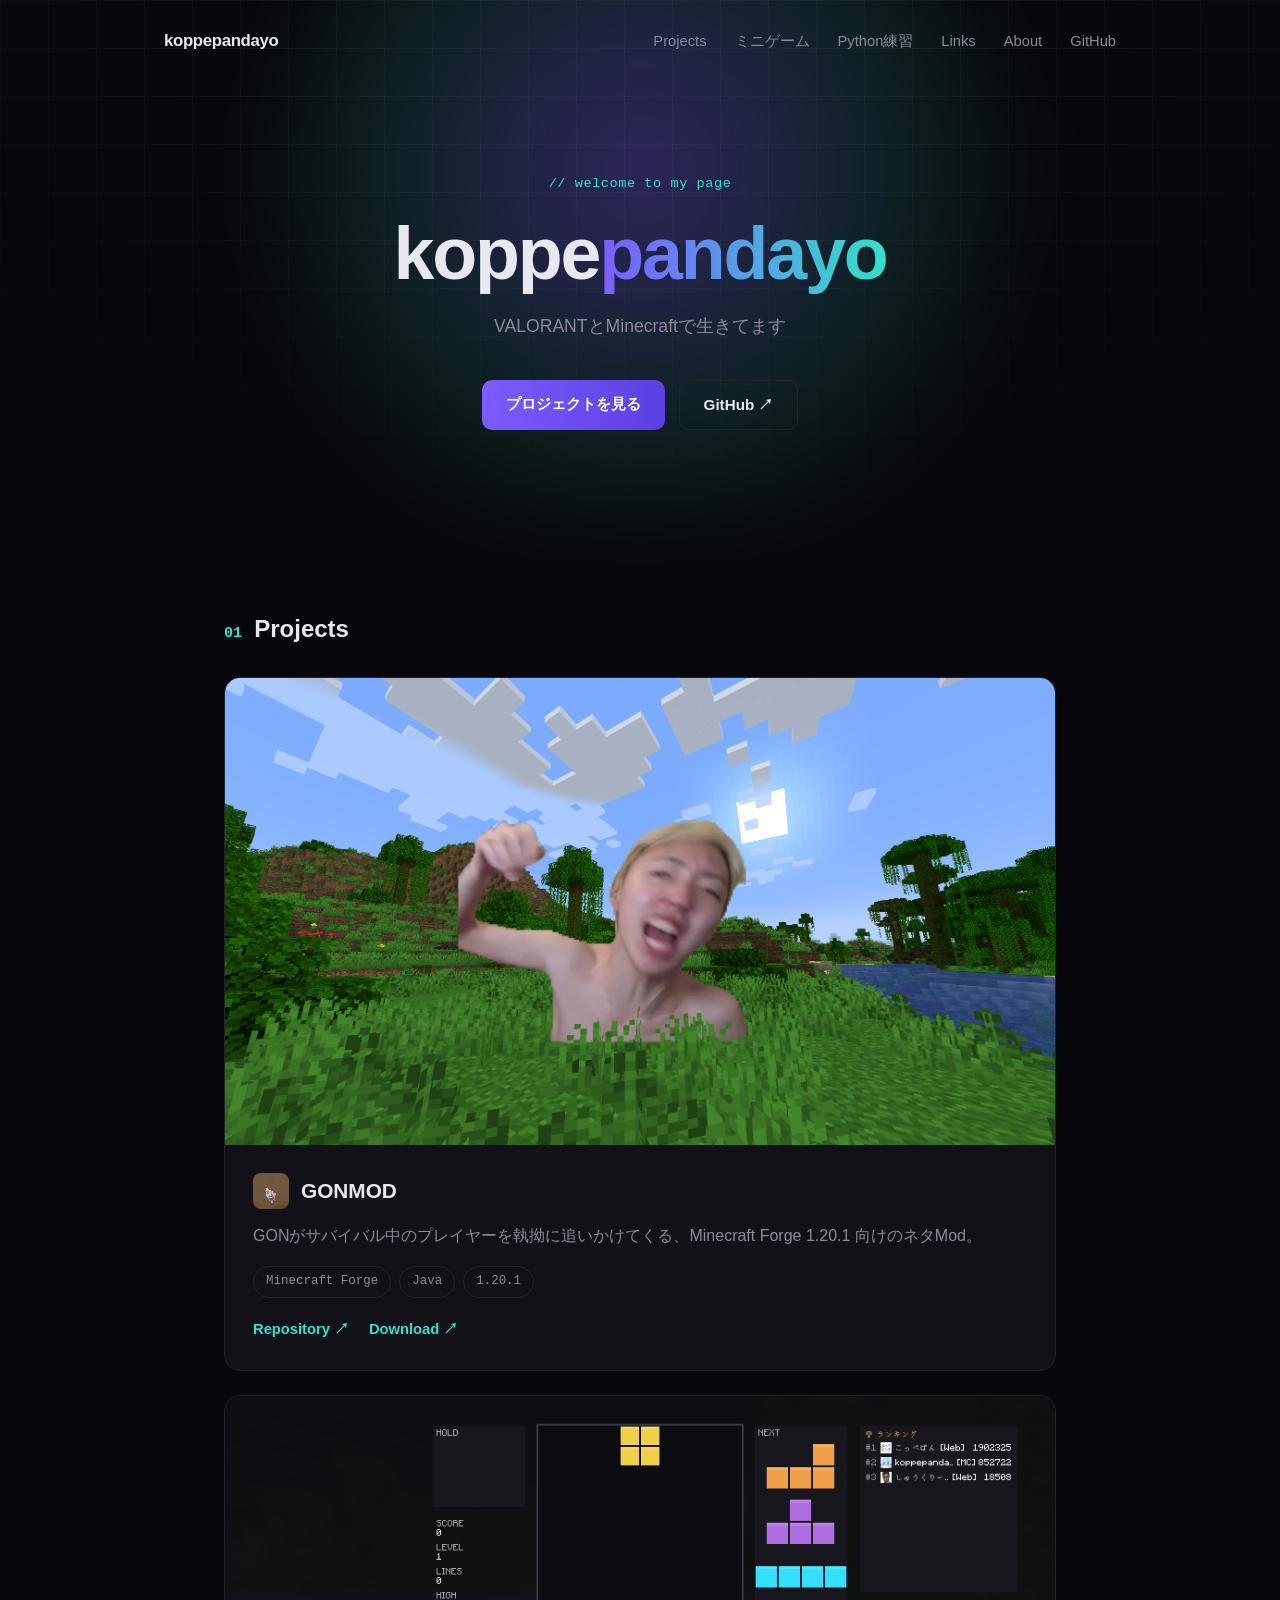
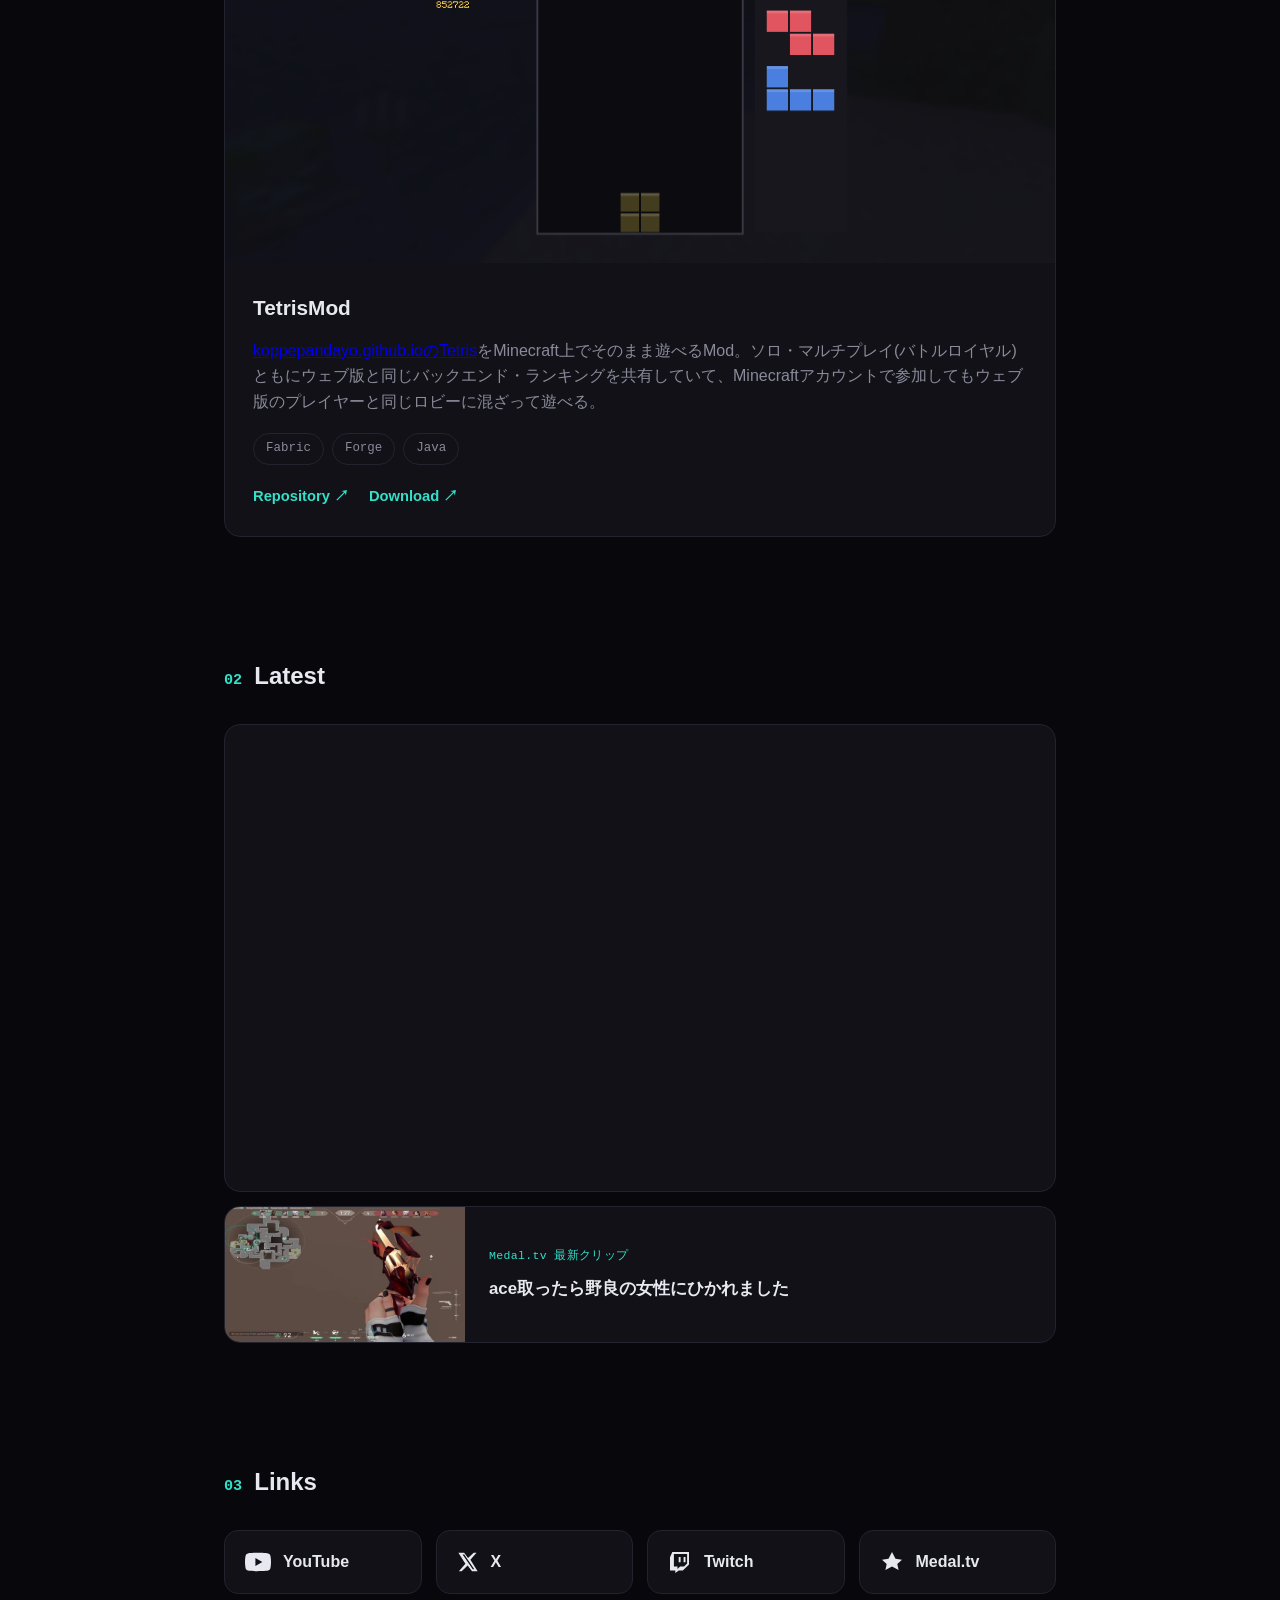
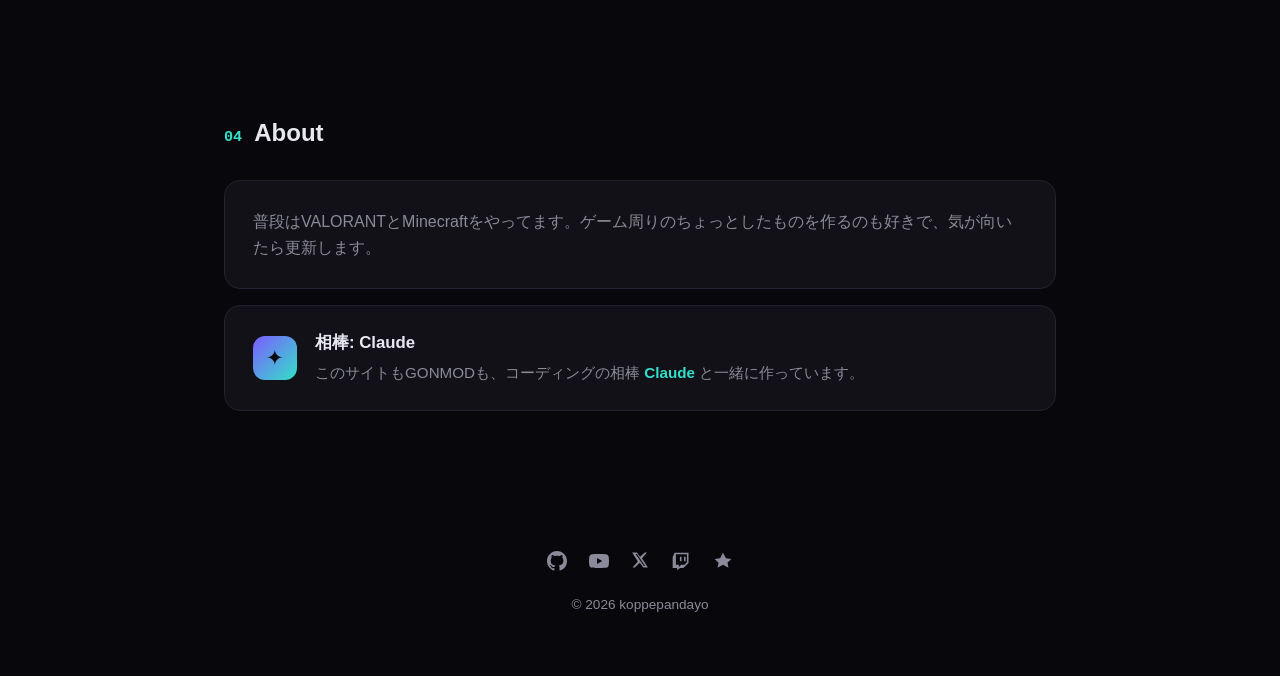
==== commit 91a2f61b: "Replace mouse-settings link card with a /mouse redirect page koppepandayo.github.io/mouse now auto-r" ====
--- a/index.html
+++ b/index.html
@@ -132,10 +132,6 @@
         <svg viewBox="0 0 24 24" width="24" height="24" fill="currentColor"><path d="M12 2 8.5 8.7 2 9.7l4.7 4.4L5.4 20 12 16.6 18.6 20l-1.3-5.9L22 9.7l-6.5-1Z"/></svg>
         <span>Medal.tv</span>
       </a>
-      <a class="link-card link-mouse" href="ms-settings:mousetouchpad">
-        <svg viewBox="0 0 24 24" width="22" height="22" fill="currentColor"><path d="M12 2C8.13 2 5 5.13 5 9v6c0 3.87 3.13 7 7 7s7-3.13 7-7V9c0-3.87-3.13-7-7-7Zm1 3.06A5.02 5.02 0 0 1 17 9v.5h-4V5.06ZM7 9a5.02 5.02 0 0 1 4-4.94V9.5H7V9Zm5 11c-2.76 0-5-2.24-5-5v-3.5h10V15c0 2.76-2.24 5-5 5Z"/></svg>
-        <span>マウス設定 (Windows)</span>
-      </a>
     </div>
   </section>
 
--- a/assets/css/style.css
+++ b/assets/css/style.css
@@ -367,7 +367,6 @@
 .link-x:hover { border-color: #fff; color: #fff; }
 .link-twitch:hover { border-color: #9146ff; color: #b98bff; }
 .link-medal:hover { border-color: var(--accent2); color: var(--accent2); }
-.link-mouse:hover { border-color: var(--accent); color: var(--accent); }
 
 /* Buddy card */
 .buddy-card {
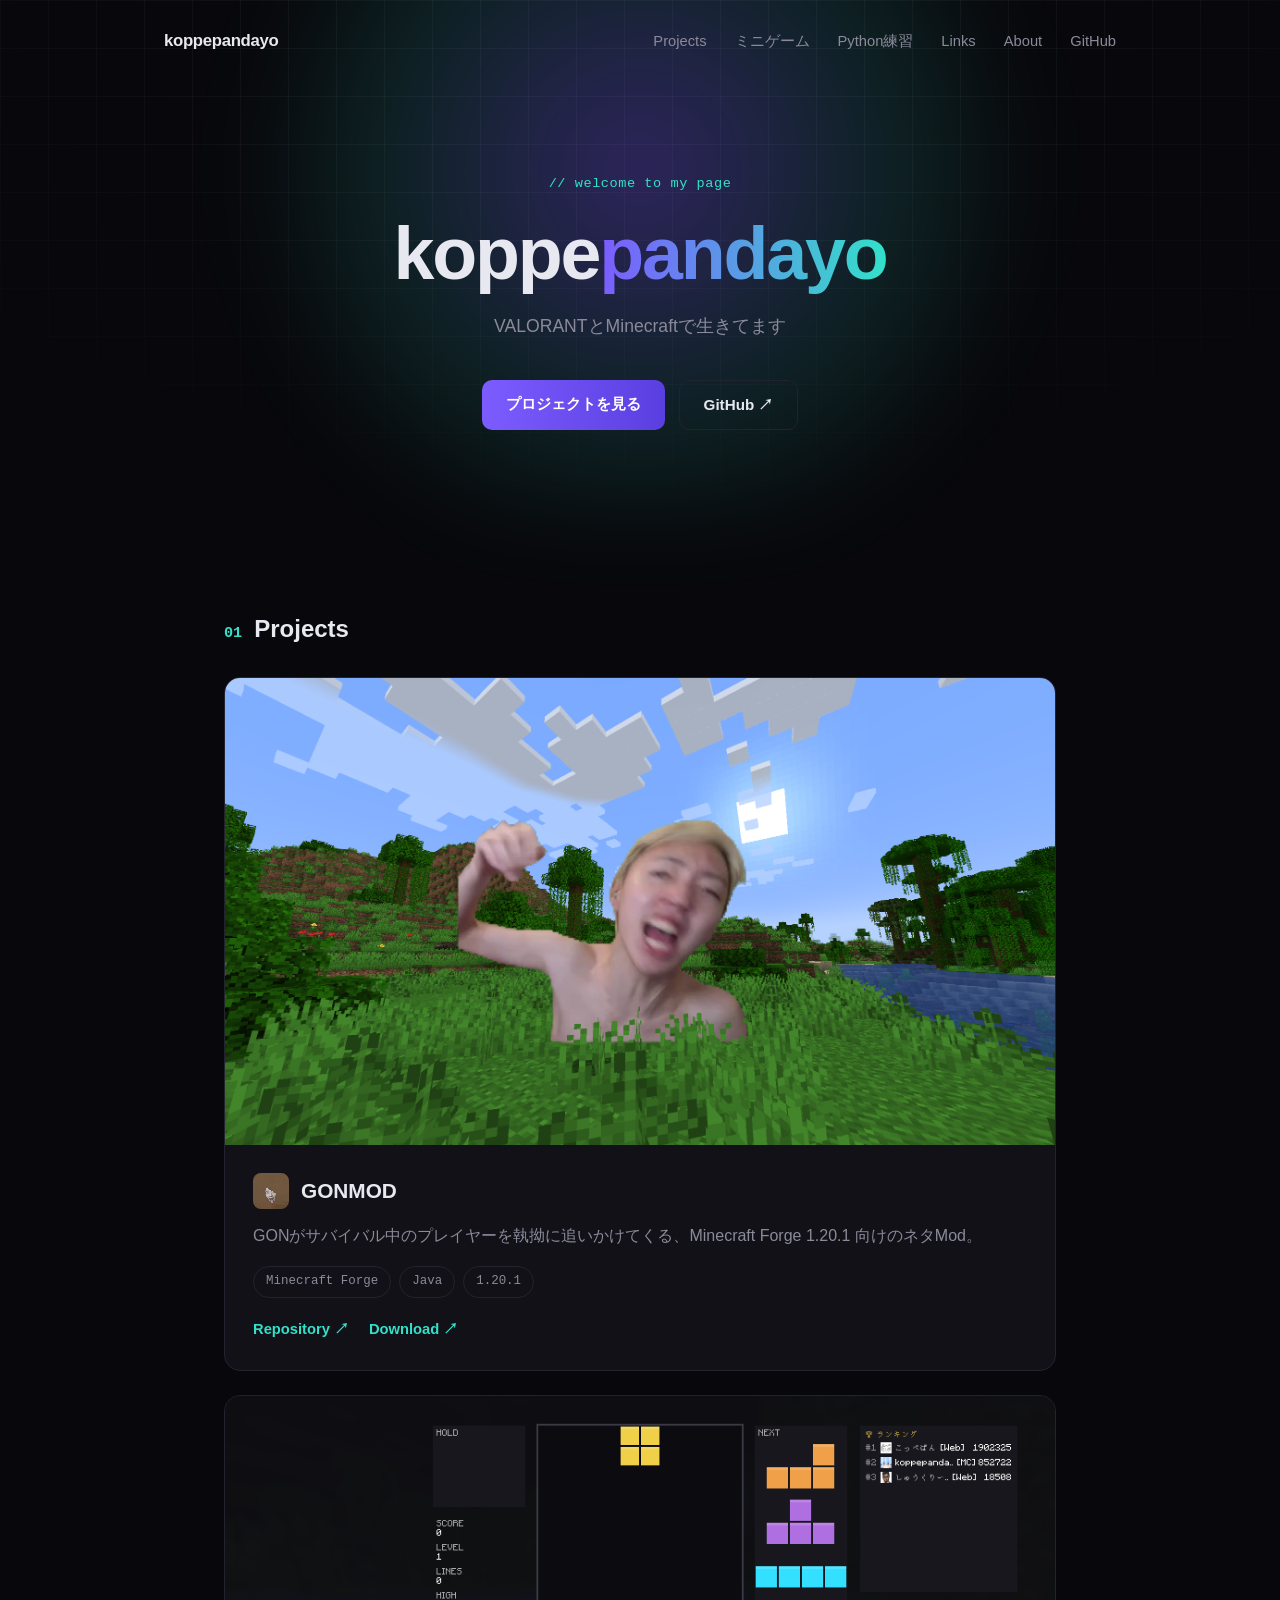
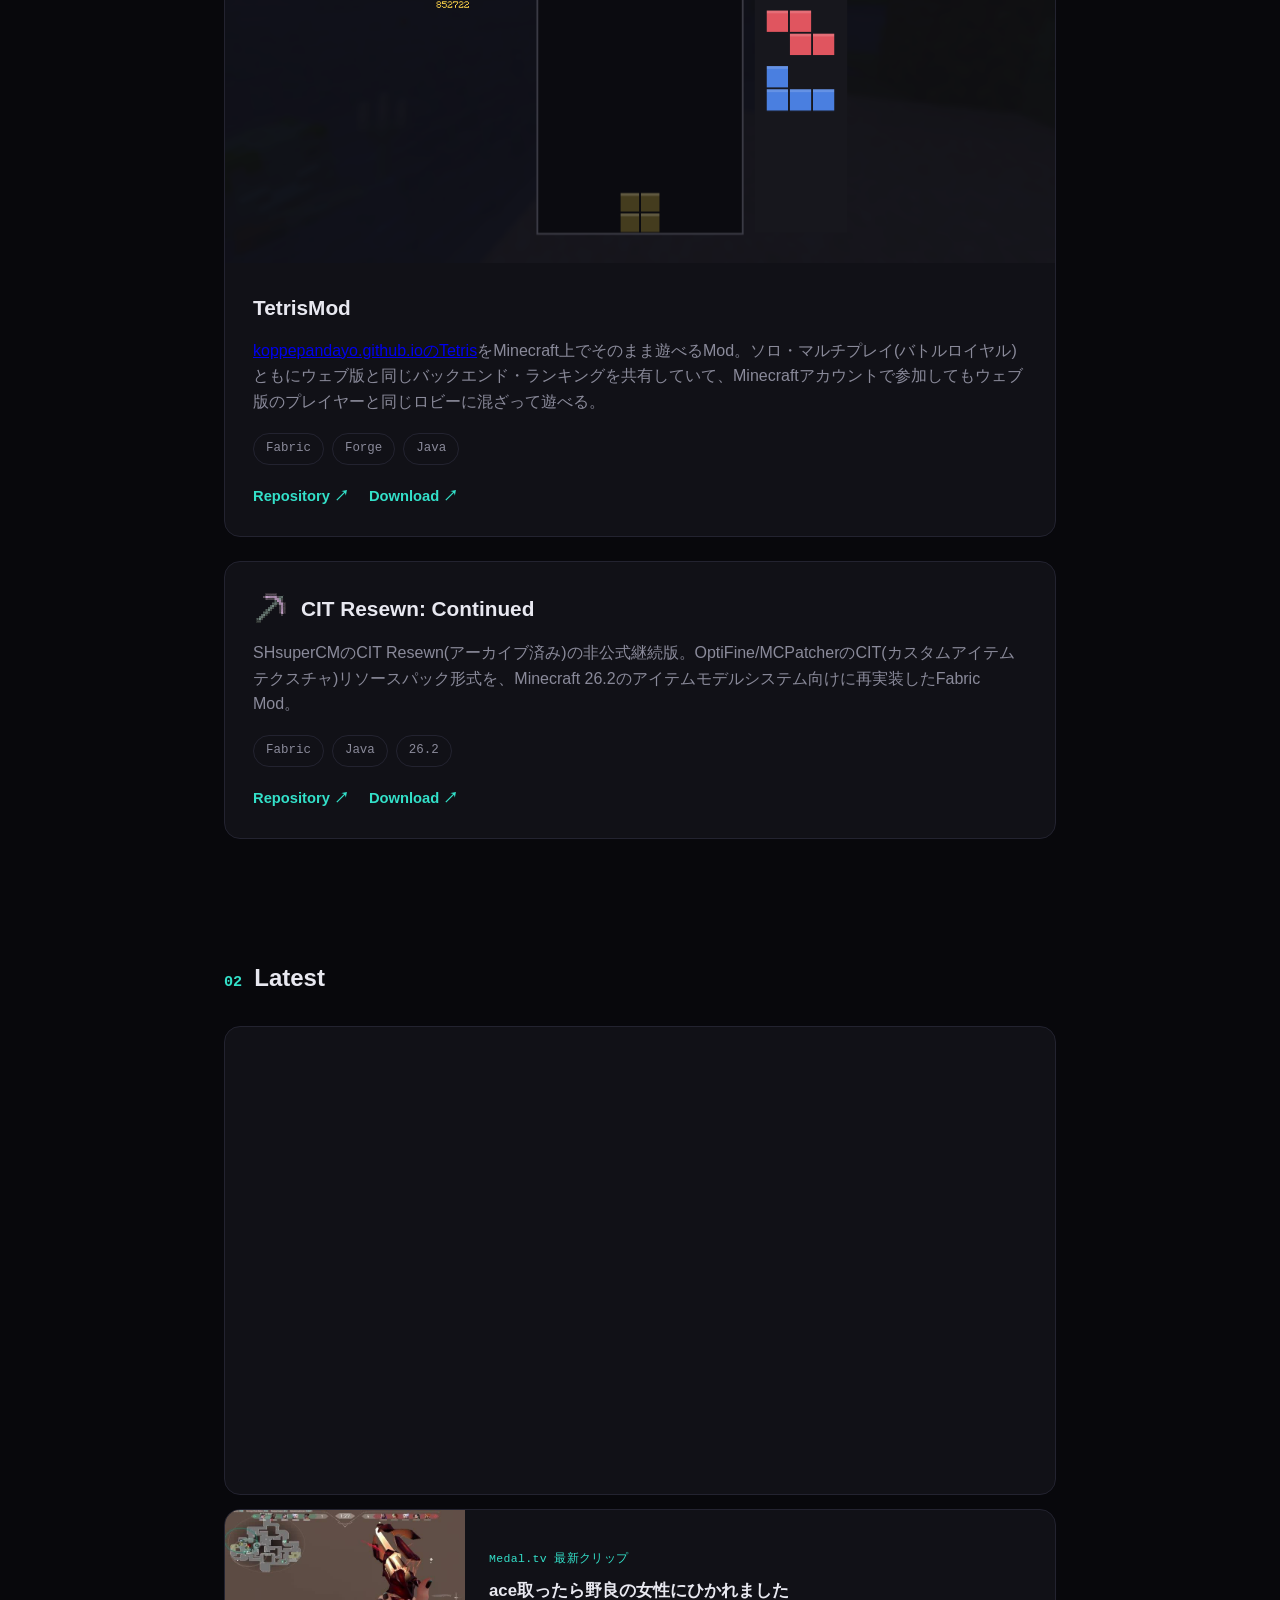
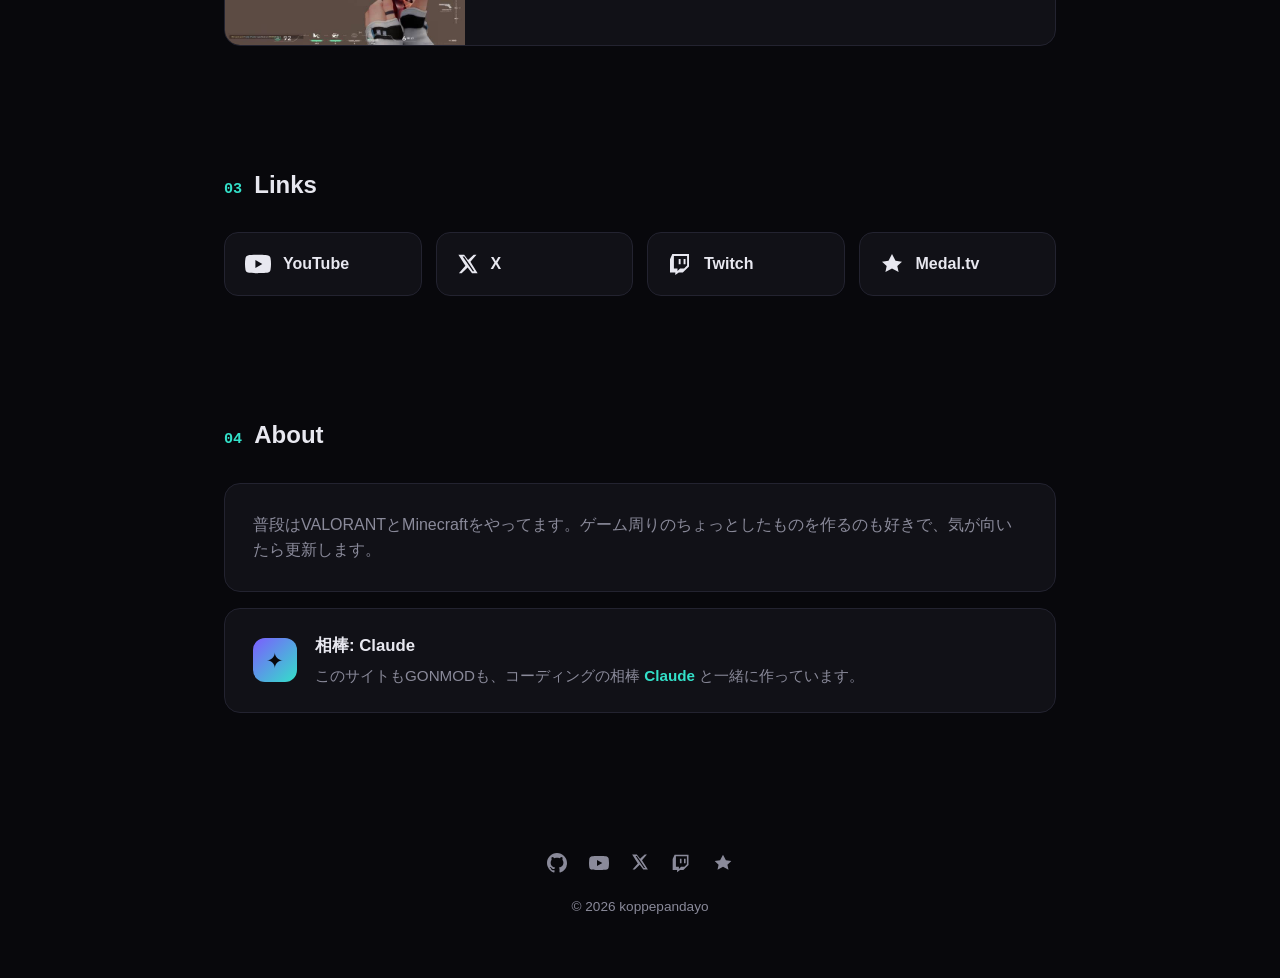
==== commit 8a4ee9de: "Add CIT Resewn: Continued project card to the homepage Icon pulled from the mod's own repo (src/main" ====
--- a/index.html
+++ b/index.html
@@ -84,6 +84,27 @@
         <div class="project-links">
           <a href="https://github.com/koppepandayo/TetrisMod" target="_blank" rel="noopener">Repository ↗</a>
           <a href="https://github.com/koppepandayo/TetrisMod/releases/latest" target="_blank" rel="noopener">Download ↗</a>
+        </div>
+      </div>
+    </div>
+
+    <div class="card project-card">
+      <div class="project-info">
+        <div class="project-header">
+          <img class="project-icon" src="assets/citresewn-icon.png" alt="CIT Resewn: Continued icon">
+          <h3>CIT Resewn: Continued</h3>
+        </div>
+        <p class="project-desc">
+          SHsuperCMのCIT Resewn(アーカイブ済み)の非公式継続版。OptiFine/MCPatcherのCIT(カスタムアイテムテクスチャ)リソースパック形式を、Minecraft 26.2のアイテムモデルシステム向けに再実装したFabric Mod。
+        </p>
+        <div class="project-tags">
+          <span class="tag">Fabric</span>
+          <span class="tag">Java</span>
+          <span class="tag">26.2</span>
+        </div>
+        <div class="project-links">
+          <a href="https://github.com/koppepandayo/CITResewnContinued" target="_blank" rel="noopener">Repository ↗</a>
+          <a href="https://github.com/koppepandayo/CITResewnContinued/releases/latest" target="_blank" rel="noopener">Download ↗</a>
         </div>
       </div>
     </div>
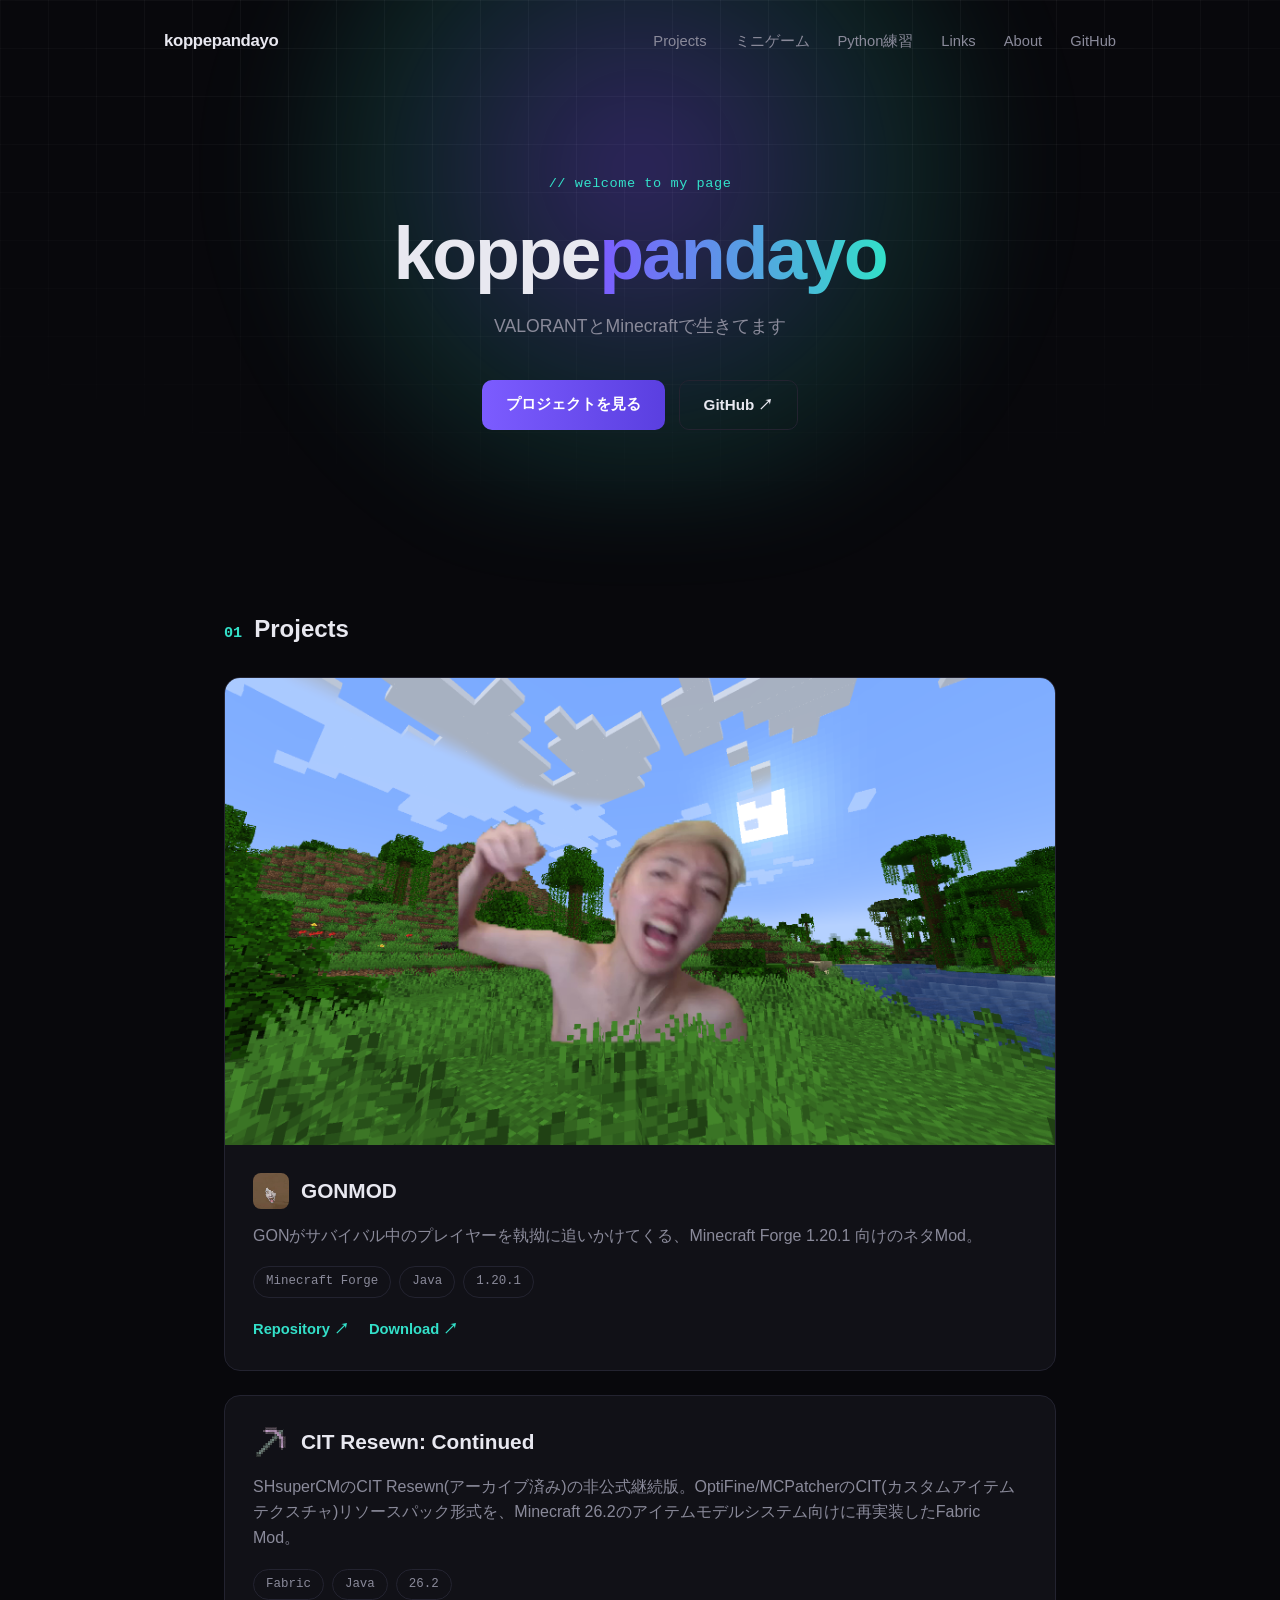
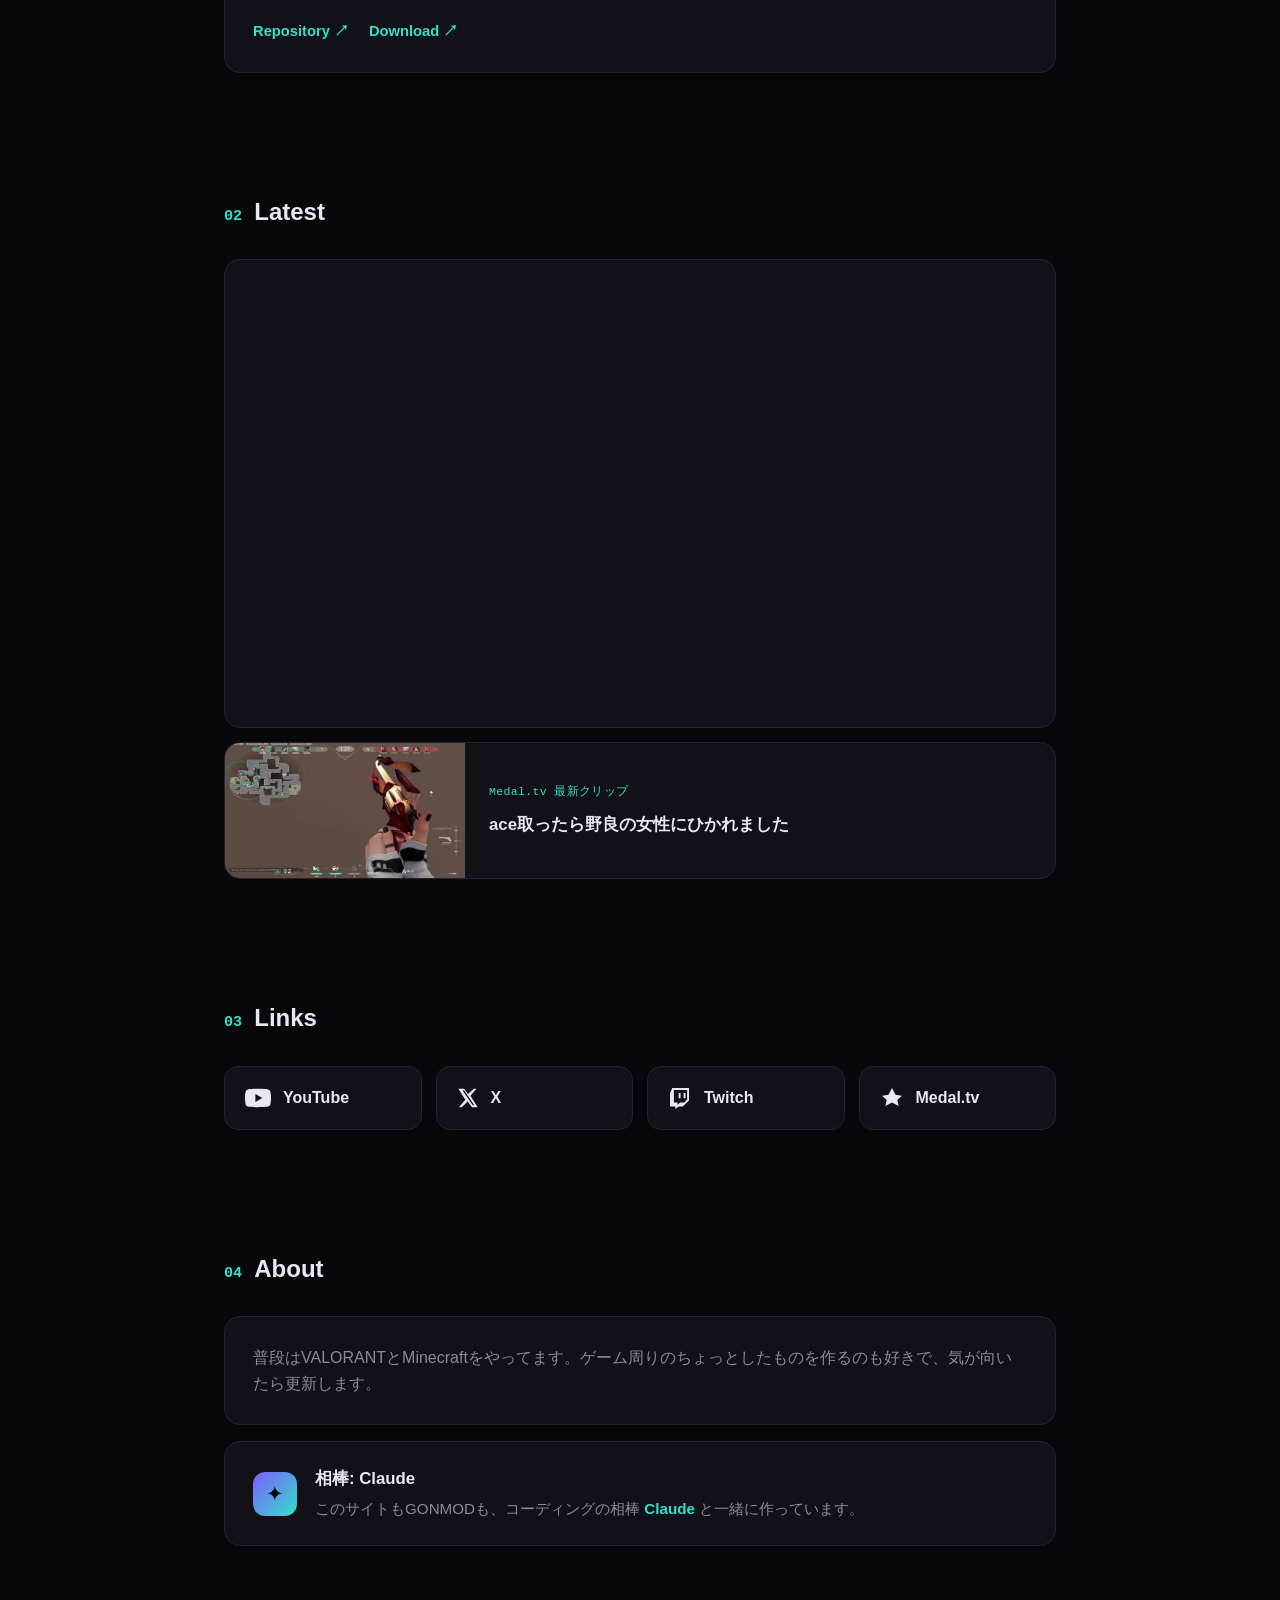
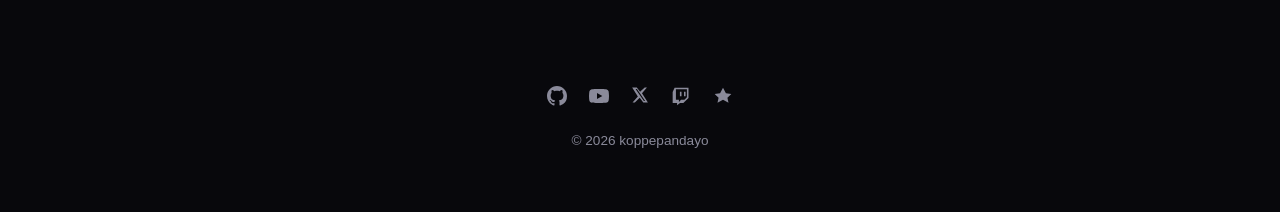
==== commit 2527707f: "Remove TetrisMod card from the homepage The repo went private after a crash introduced by the recent" ====
--- a/index.html
+++ b/index.html
@@ -61,29 +61,6 @@
         <div class="project-links">
           <a href="https://github.com/koppepandayo/GONMOD" target="_blank" rel="noopener">Repository ↗</a>
           <a href="https://github.com/koppepandayo/GONMOD/releases/latest" target="_blank" rel="noopener">Download ↗</a>
-        </div>
-      </div>
-    </div>
-
-    <div class="card project-card">
-      <div class="project-image">
-        <img src="assets/tetrismod-screenshot.png" alt="TetrisMod gameplay screenshot" loading="lazy">
-      </div>
-      <div class="project-info">
-        <div class="project-header">
-          <h3>TetrisMod</h3>
-        </div>
-        <p class="project-desc">
-          <a href="tetris.html">koppepandayo.github.ioのTetris</a>をMinecraft上でそのまま遊べるMod。ソロ・マルチプレイ(バトルロイヤル)ともにウェブ版と同じバックエンド・ランキングを共有していて、Minecraftアカウントで参加してもウェブ版のプレイヤーと同じロビーに混ざって遊べる。
-        </p>
-        <div class="project-tags">
-          <span class="tag">Fabric</span>
-          <span class="tag">Forge</span>
-          <span class="tag">Java</span>
-        </div>
-        <div class="project-links">
-          <a href="https://github.com/koppepandayo/TetrisMod" target="_blank" rel="noopener">Repository ↗</a>
-          <a href="https://github.com/koppepandayo/TetrisMod/releases/latest" target="_blank" rel="noopener">Download ↗</a>
         </div>
       </div>
     </div>
